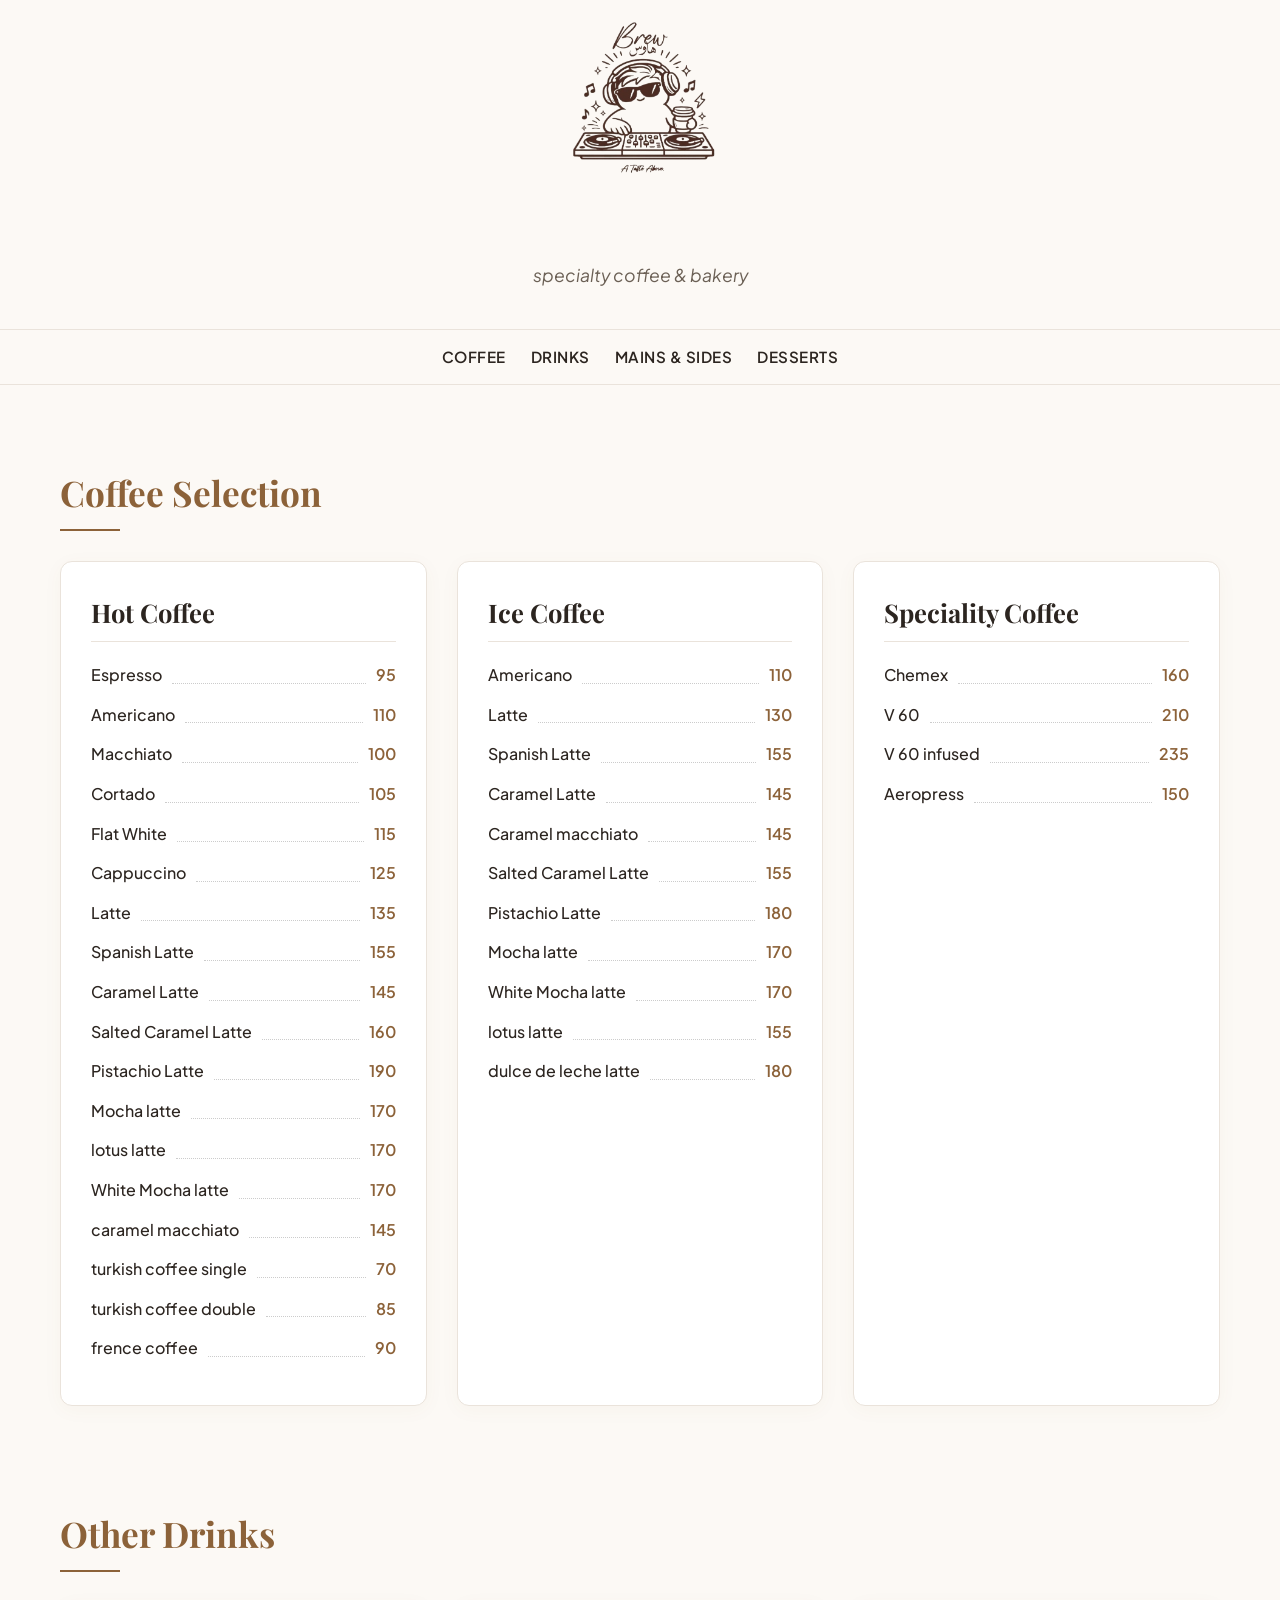
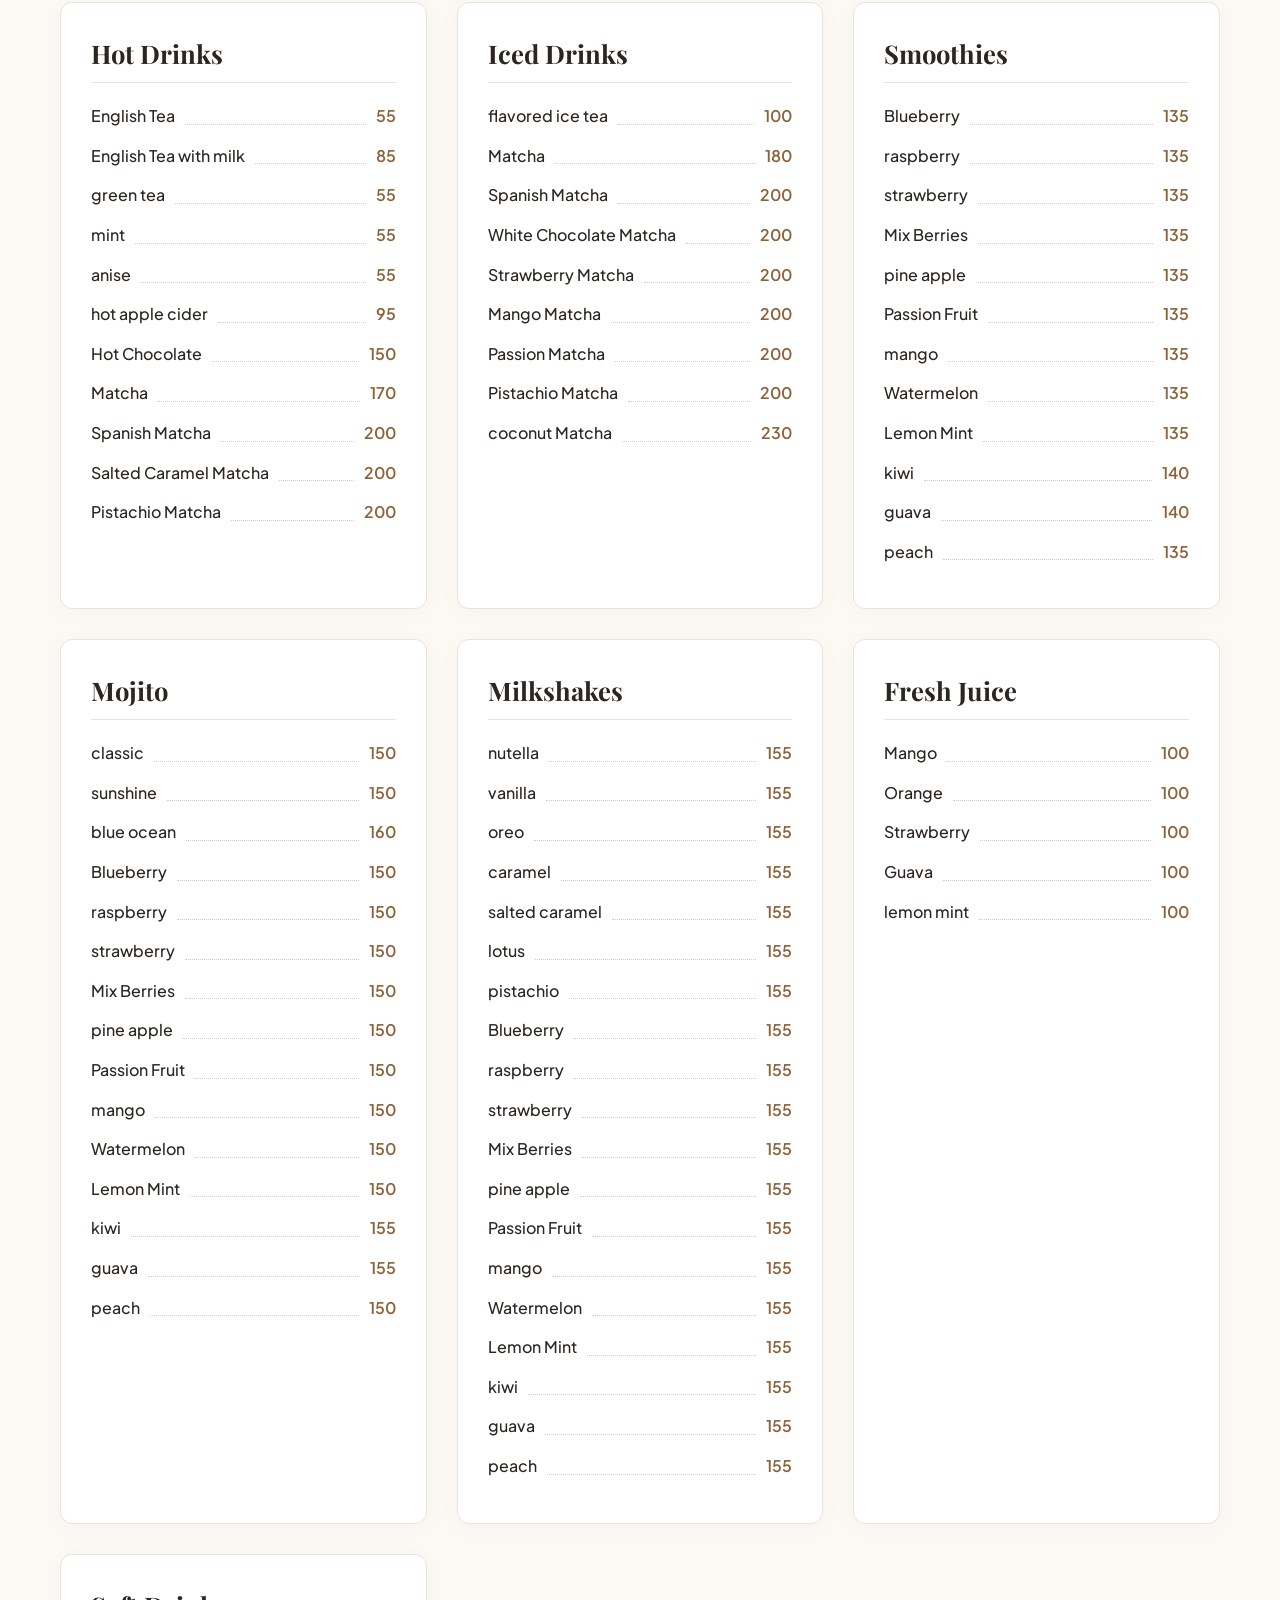
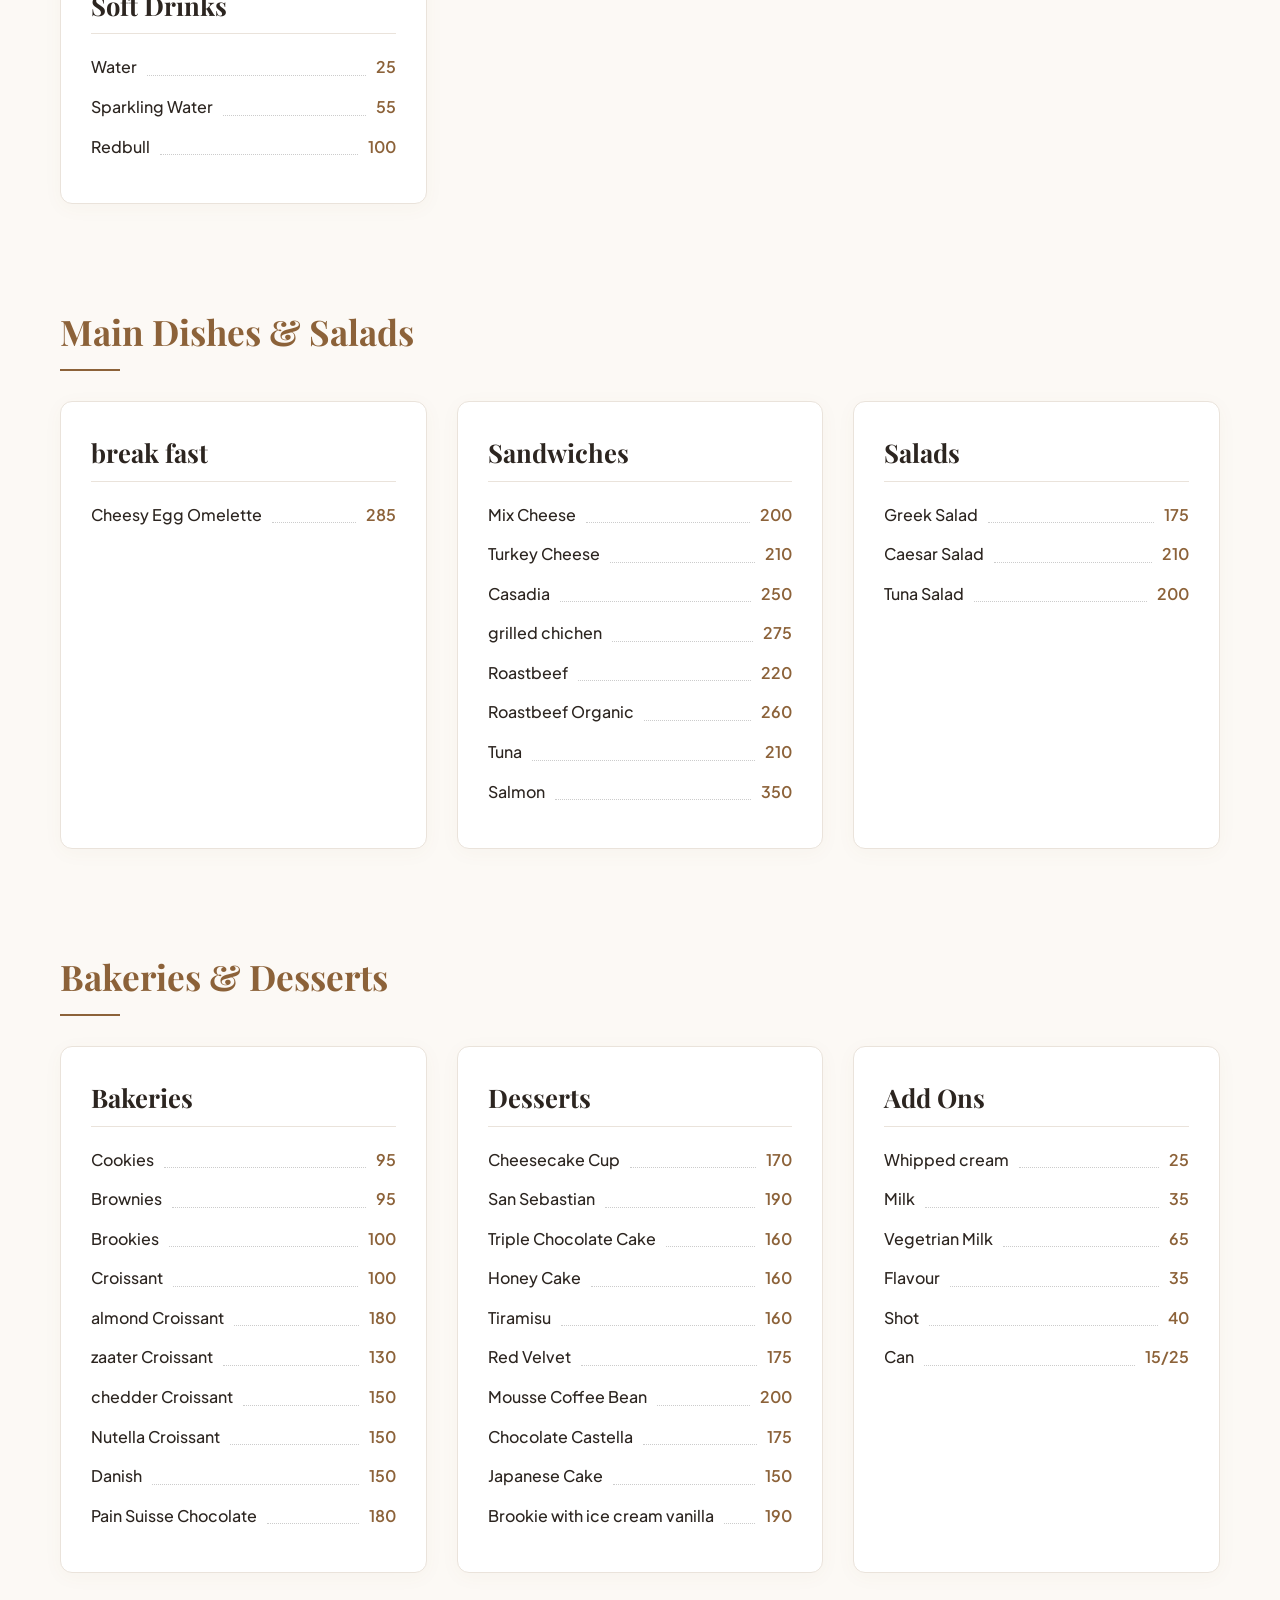
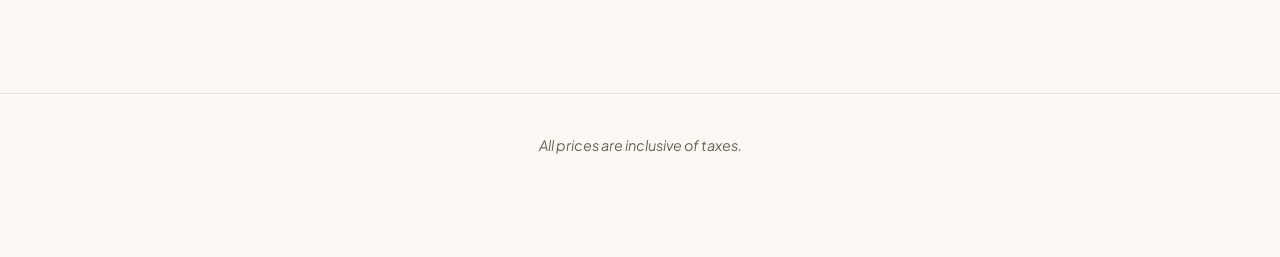
==== index.html @ 13def8af "Update print statement from 'Hello' to 'Goodbye'" ====
<!DOCTYPE html>
<html lang="en">
<head>
    <meta charset="UTF-8">
    <meta name="viewport" content="width=device-width, initial-scale=1.0">
    <title>Modern Café & Restaurant Menu</title>
    <link rel="stylesheet" href="brew.css">
    
    <link rel="preconnect" href="https://fonts.googleapis.com">
    <link rel="preconnect" href="https://fonts.gstatic.com" crossorigin>
    <link href="https://fonts.googleapis.com/css2?family=Playfair+Display:ital,wght@0,600;1,400&family=Plus+Jakarta+Sans:wght@400;500;600&display=swap" rel="stylesheet">
</head>
<body>
  <div class="logo">
 <img src="images/1000067481-removebg-preview (1).png" alt="Logo">
</div>

 <header class="menu-header">
        
        <p>specialty coffee & bakery</p>
    </header>

   
    <nav class="category-nav">
        <a href="#coffee">Coffee</a>
        <a href="#drinks">Drinks</a>
        <a href="#mains">Mains & Sides</a>
        <a href="#bakeries">Desserts</a>
    </nav>

    <main class="menu-container">

        
        <section id="coffee" class="menu-section">
            <h2 class="section-title">Coffee Selection</h2>
            <div class="menu-grid">
              
                <div class="menu-card">
                    <h3>Hot Coffee</h3>
                    <ul class="menu-list">
                        <li><span class="item-name">Espresso</span><span class="price">95</span></li>
                        <li><span class="item-name">Americano</span><span class="price">110</span></li>
                        <li><span class="item-name">Macchiato</span><span class="price">100</span></li>
                        <li><span class="item-name">Cortado</span><span class="price">105</span></li>
                        <li><span class="item-name">Flat White</span><span class="price">115</span></li>
                        <li><span class="item-name">Cappuccino</span><span class="price">125</span></li>
                        <li><span class="item-name">Latte</span><span class="price">135</span></li>
                        <li><span class="item-name">Spanish Latte</span><span class="price">155</span></li>
                        <li><span class="item-name">Caramel Latte</span><span class="price">145</span></li>
                        <li><span class="item-name">Salted Caramel Latte</span><span class="price">160</span></li>
                        <li><span class="item-name">Pistachio Latte</span><span class="price">190</span></li>
                        <li><span class="item-name">Mocha latte </span><span class="price">170</span></li>
                        <li><span class="item-name">lotus latte </span><span class="price">170</span></li>
                        <li><span class="item-name">White Mocha latte </span><span class="price">170</span></li>
                         <li><span class="item-name">caramel macchiato </span><span class="price">145</span></li>
                         <li><span class="item-name">turkish coffee single</span><span class="price">70</span></li>
                         <li><span class="item-name">turkish coffee double</span><span class="price">85 </span></li>
                         <li><span class="item-name">frence coffee </span><span class="price">90</span></li>
                    </ul>
                </div>

                
                <div class="menu-card">
                    <h3>Ice Coffee</h3>
                    <ul class="menu-list">
                        <li><span class="item-name">Americano</span><span class="price">110</span></li>
                        <li><span class="item-name">Latte</span><span class="price">130</span></li>
                        <li><span class="item-name">Spanish Latte</span><span class="price">155</span></li>
                        <li><span class="item-name">Caramel Latte</span><span class="price">145</span></li>
                        <li><span class="item-name">Caramel macchiato </span><span class="price">145</span></li>
                        <li><span class="item-name">Salted Caramel Latte</span><span class="price">155</span></li>
                        <li><span class="item-name">Pistachio Latte</span><span class="price">180</span></li>
                        <li><span class="item-name">Mocha latte</span><span class="price">170</span></li>
                        <li><span class="item-name">White Mocha latte</span><span class="price">170</span></li>
                        <li><span class="item-name">lotus latte</span><span class="price">155</span></li>
                        <li><span class="item-name">dulce de leche latte </span><span class="price">180</span></li>
                    </ul>
                </div>

               
                <div class="menu-card">
                    <h3>Speciality Coffee</h3>
                    <ul class="menu-list">
                        <li><span class="item-name">Chemex</span><span class="price">160</span></li>
                        <li><span class="item-name">V 60</span><span class="price">210</span></li>
                        <li><span class="item-name">V 60 infused </span><span class="price">235</span></li>
                        <li><span class="item-name">Aeropress</span><span class="price">150</span></li>
                    </ul>
                </div>
            </div>
        </section>

        
        <section id="drinks" class="menu-section">
            <h2 class="section-title"> Other Drinks</h2>
            <div class="menu-grid">
               
                <div class="menu-card">
                    <h3>Hot Drinks</h3>
                    <ul class="menu-list">
                        <li><span class="item-name">English Tea</span><span class="price">55</span></li>
                         <li><span class="item-name">English Tea with milk </span><span class="price">85</span></li>
                        <li><span class="item-name"> green tea </span><span class="price">55</span></li>
                        <li><span class="item-name"> mint </span><span class="price">55</span></li>
                        <li><span class="item-name">anise </span><span class="price">55</span></li>
                        <li><span class="item-name">hot apple cider</span><span class="price">95</span></li>
                        <li><span class="item-name">Hot Chocolate</span><span class="price">150</span></li>
                        <li><span class="item-name">Matcha</span><span class="price">170</span></li>
                        <li><span class="item-name">Spanish Matcha</span><span class="price">200</span></li>
                        <li><span class="item-name">Salted Caramel Matcha</span><span class="price">200</span></li>
                        <li><span class="item-name">Pistachio Matcha</span><span class="price">200</span></li>
                    </ul>
                </div>

                
                <div class="menu-card">
                    <h3>Iced Drinks</h3>
                    <ul class="menu-list">
                        <li><span class="item-name"> flavored ice tea</span><span class="price">100</span></li>
                        <li><span class="item-name">Matcha</span><span class="price">180</span></li>
                        <li><span class="item-name">Spanish Matcha</span><span class="price">200</span></li>
                        <li><span class="item-name">White Chocolate Matcha</span><span class="price">200</span></li>
                        <li><span class="item-name">Strawberry Matcha</span><span class="price">200</span></li>
                        <li><span class="item-name">Mango Matcha</span><span class="price">200</span></li>
                        <li><span class="item-name">Passion Matcha</span><span class="price">200</span></li>
                        <li><span class="item-name">Pistachio Matcha</span><span class="price">200</span></li>
                        <li><span class="item-name">coconut Matcha</span><span class="price">230</span></li>
                    </ul>
                </div>

              
                <div class="menu-card">
                    <h3>Smoothies</h3>
                    <ul class="menu-list">
                        <li><span class="item-name">Blueberry</span><span class="price">135</span></li>
                        <li><span class="item-name">raspberry</span><span class="price">135</span></li>
                        <li><span class="item-name">strawberry</span><span class="price">135</span></li>
                        <li><span class="item-name">Mix Berries</span><span class="price">135</span></li>
                        <li><span class="item-name"> pine apple</span><span class="price">135</span></li>
                        <li><span class="item-name"> Passion Fruit</span><span class="price">135</span></li>
                        <li><span class="item-name">mango</span><span class="price">135</span></li>
                        <li><span class="item-name">Watermelon</span><span class="price">135</span></li>
                        <li><span class="item-name">Lemon Mint</span><span class="price">135</span></li>
                        <li><span class="item-name">kiwi</span><span class="price">140</span></li>
                        <li><span class="item-name">guava</span><span class="price">140</span></li>
                        <li><span class="item-name">peach</span><span class="price">135</span></li>
                    </ul>
                </div>

                
                <div class="menu-card">
                    <h3>Mojito</h3>
                    <ul class="menu-list">
                        <li><span class="item-name">classic</span><span class="price">150</span></li>
                        <li><span class="item-name">sunshine</span><span class="price">150</span></li>
                        <li><span class="item-name">blue ocean</span><span class="price">160</span></li>
                        <li><span class="item-name">Blueberry</span><span class="price">150</span></li>
                        <li><span class="item-name">raspberry</span><span class="price">150</span></li>
                        <li><span class="item-name">strawberry</span><span class="price">150</span></li>
                        <li><span class="item-name">Mix Berries</span><span class="price">150</span></li>
                        <li><span class="item-name"> pine apple</span><span class="price">150</span></li>
                        <li><span class="item-name"> Passion Fruit</span><span class="price">150</span></li>
                        <li><span class="item-name">mango</span><span class="price">150</span></li>
                        <li><span class="item-name">Watermelon</span><span class="price">150</span></li>
                        <li><span class="item-name">Lemon Mint</span><span class="price">150</span></li>
                        <li><span class="item-name">kiwi</span><span class="price">155</span></li>
                        <li><span class="item-name">guava</span><span class="price">155</span></li>
                        <li><span class="item-name">peach</span><span class="price">150</span></li>
                    </ul>
                </div>

              
                <div class="menu-card">
                    <h3>Milkshakes</h3>
                    <ul class="menu-list">
                      <li><span class="item-name">nutella</span><span class="price">155</span></li>
                        <li><span class="item-name">vanilla</span><span class="price">155</span></li>
                        <li><span class="item-name">oreo </span><span class="price">155</span></li>
                         <li><span class="item-name">caramel </span><span class="price">155</span></li>
                         <li><span class="item-name"> salted caramel </span><span class="price">155</span></li>
                        <li><span class="item-name"> lotus </span><span class="price">155</span></li>
                        <li><span class="item-name"> pistachio </span><span class="price">155</span></li>
                        <li><span class="item-name">Blueberry</span><span class="price">155</span></li>
                        <li><span class="item-name">raspberry</span><span class="price">155</span></li>
                        <li><span class="item-name">strawberry</span><span class="price">155</span></li>
                        <li><span class="item-name">Mix Berries</span><span class="price">155</span></li>
                        <li><span class="item-name"> pine apple</span><span class="price">155</span></li>
                        <li><span class="item-name"> Passion Fruit</span><span class="price">155</span></li>
                        <li><span class="item-name">mango</span><span class="price">155</span></li>
                        <li><span class="item-name">Watermelon</span><span class="price">155</span></li>
                        <li><span class="item-name">Lemon Mint</span><span class="price">155</span></li>
                        <li><span class="item-name">kiwi</span><span class="price">155</span></li>
                        <li><span class="item-name">guava</span><span class="price">155</span></li>
                        <li><span class="item-name">peach</span><span class="price">155</span></li>
                    </ul>
                </div>

                
                <div class="menu-card">
                    <h3>Fresh Juice</h3>
                    <ul class="menu-list">
                        <li><span class="item-name">Mango</span><span class="price">100</span></li>
                        <li><span class="item-name">Orange</span><span class="price">100</span></li>
                        <li><span class="item-name">Strawberry</span><span class="price">100</span></li>
                        <li><span class="item-name">Guava</span><span class="price">100</span></li>
                        <li><span class="item-name">lemon mint</span><span class="price">100</span></li>
                    </ul>
                </div>

                
                <div class="menu-card">
                    <h3>Soft Drinks</h3>
                    <ul class="menu-list">
                        <li><span class="item-name">Water</span><span class="price">25</span></li>
                        <li><span class="item-name">Sparkling Water</span><span class="price">55</span></li>
                        <li><span class="item-name">Redbull</span><span class="price">100</span></li>
                    </ul>
                </div>
            </div>
        </section>

        
        <section id="mains" class="menu-section">
            <h2 class="section-title">Main Dishes & Salads</h2>
            <div class="menu-grid">
                <!-- Main Dishes -->
                <div class="menu-card">
                    <h3> break fast </h3>
                    <ul class="menu-list">
                        
                        <li><span class="item-name">Cheesy Egg Omelette</span><span class="price">285</span></li>
                        
                    </ul>
                </div>

               
                <div class="menu-card">
                    <h3>Sandwiches</h3>
                    <ul class="menu-list">
                        <li><span class="item-name">Mix Cheese</span><span class="price">200</span></li>
                        <li><span class="item-name">Turkey Cheese</span><span class="price">210</span></li>
                        <li><span class="item-name">Casadia</span><span class="price">250</span></li>
                        <li><span class="item-name">grilled chichen </span><span class="price">275</span></li>
                        <li><span class="item-name">Roastbeef</span><span class="price">220</span></li>
                        <li><span class="item-name">Roastbeef Organic</span><span class="price">260</span></li>
                        <li><span class="item-name">Tuna</span><span class="price">210</span></li>
                        <li><span class="item-name">Salmon</span><span class="price">350</span></li>
               
                        
                    </ul>
                </div>

                
                <div class="menu-card">
                    <h3>Salads</h3>
                    <ul class="menu-list">
                        <li><span class="item-name">Greek Salad</span><span class="price">175</span></li>
                        <li><span class="item-name">Caesar Salad</span><span class="price">210</span></li>
                        <li><span class="item-name">Tuna Salad</span><span class="price">200</span></li>
                    </ul>
                </div>
            </div>
        </section>

     
        <section id="bakeries" class="menu-section">
            <h2 class="section-title">Bakeries & Desserts</h2>
            <div class="menu-grid">
               
                <div class="menu-card">
                    <h3>Bakeries</h3>
                    <ul class="menu-list">
                        <li><span class="item-name">Cookies</span><span class="price">95</span></li>
                        <li><span class="item-name">Brownies</span><span class="price">95</span></li>
                        <li><span class="item-name">Brookies</span><span class="price">100</span></li>
                        <li><span class="item-name">Croissant</span><span class="price">100</span></li>
                        <li><span class="item-name"> almond Croissant</span><span class="price">180</span></li>
                        <li><span class="item-name"> zaater Croissant</span><span class="price">130</span></li>
                         <li><span class="item-name"> chedder Croissant</span><span class="price">150</span></li>
                        <li><span class="item-name">Nutella Croissant</span><span class="price">150</span></li>
                        <li><span class="item-name">Danish</span><span class="price">150</span></li>
                       
                        <li><span class="item-name">Pain Suisse Chocolate</span><span class="price">180</span></li>
                    </ul>
                </div>

               
                <div class="menu-card">
                    <h3>Desserts</h3>
                    <ul class="menu-list">
                        <li><span class="item-name">Cheesecake Cup</span><span class="price">170</span></li>
                        <li><span class="item-name">San Sebastian</span><span class="price">190</span></li>
                        <li><span class="item-name">Triple Chocolate Cake</span><span class="price">160</span></li>
                        <li><span class="item-name">Honey Cake</span><span class="price">160</span></li>
                        <li><span class="item-name">Tiramisu</span><span class="price">160</span></li>
                        <li><span class="item-name">Red Velvet</span><span class="price">175</span></li>
                        <li><span class="item-name">Mousse Coffee Bean</span><span class="price">200</span></li>
                        <li><span class="item-name">Chocolate Castella</span><span class="price">175</span></li>
                        <li><span class="item-name">Japanese Cake</span><span class="price">150</span></li>
                         <li><span class="item-name">Brookie with ice cream vanilla</span><span class="price">190</span></li>
                        
                    </ul>
                </div>

              
                <div class="menu-card">
                    <h3>Add Ons</h3>
                    <ul class="menu-list">
                        <li><span class="item-name">Whipped cream</span><span class="price">25</span></li>
                        <li><span class="item-name">Milk</span><span class="price">35</span></li>
                        <li><span class="item-name">Vegetrian Milk</span><span class="price">65</span></li>
                        <li><span class="item-name">Flavour</span><span class="price">35</span></li>
                        <li><span class="item-name">Shot</span><span class="price">40</span></li>
                        <li><span class="item-name">Can</span><span class="price">15/25</span></li>
                        
                    </ul>
                </div>
            </div>
        </section>

    </main>

    <footer>
        <p>All prices are inclusive of taxes.</p>
    </footer>

</body>
</html>
---- brew.css ----
/* Modern Reset & Base Variables */
:root {
    --bg-color: #fcf9f5;
    --card-bg: #ffffff;
    --primary-color: #2c2520;
    --accent-color: #8c6239;
    --text-muted: #6b6055;
    --border-color: #eae3db;
    --font-heading: 'Playfair Display', serif;
    --font-body: 'Plus Jakarta Sans', sans-serif;
}

* {
    margin: 0;
    padding: 0;
    box-sizing: border-box;
    scroll-behavior: smooth;
}

body {
    background-color: var(--bg-color);
    color: var(--primary-color);
    font-family: var(--font-body);
    line-height: 1.6;
    padding-bottom: 60px;
}
.logo {
    text-align: center;
    margin-top: 20px;
}

.logo img {
    width: 150px;
    height: auto;
}
/* Header Area */
.menu-header {
    text-align: center;
    padding: 80px 20px 40px;
}

.menu-header h1 {
    font-family: var(--font-heading);
    font-size: 3.5rem;
    color: var(--primary-color);
    margin-bottom: 10px;
}

.menu-header p {
    color: var(--text-muted);
    font-size: 1.1rem;
    font-style: italic;
}

/* Sticky Navigation Bar */
.category-nav {
    position: sticky;
    top: 0;
    background-color: rgba(252, 249, 245, 0.95);
    backdrop-filter: blur(8px);
    display: flex;
    justify-content: center;
    gap: 25px;
    padding: 15px;
    border-top: 1px solid var(--border-color);
    border-bottom: 1px solid var(--border-color);
    z-index: 100;
}

.category-nav a {
    text-decoration: none;
    color: var(--primary-color);
    font-weight: 600;
    font-size: 0.95rem;
    transition: color 0.3s ease;
    text-transform: uppercase;
    letter-spacing: 0.5px;
}

.category-nav a:hover {
    color: var(--accent-color);
}

/* Container Structure */
.menu-container {
    max-width: 1200px;
    margin: 0 auto;
    padding: 20px;
}

.menu-section {
    padding-top: 60px;
    margin-bottom: 40px;
}

.section-title {
    font-family: var(--font-heading);
    font-size: 2.2rem;
    color: var(--accent-color);
    margin-bottom: 30px;
    position: relative;
    padding-bottom: 10px;
}

.section-title::after {
    content: '';
    position: absolute;
    bottom: 0;
    left: 0;
    width: 60px;
    height: 2px;
    background-color: var(--accent-color);
}

/* Grid layout for columns inside sections */
.menu-grid {
    display: grid;
    grid-template-columns: repeat(auto-fit, minmax(320px, 1fr));
    gap: 30px;
}

/* Card Styling */
.menu-card {
    background-color: var(--card-bg);
    border-radius: 12px;
    padding: 30px;
    box-shadow: 0 4px 20px rgba(140, 98, 57, 0.04);
    border: 1px solid var(--border-color);
    transition: transform 0.3s ease, box-shadow 0.3s ease;
}

.menu-card:hover {
    transform: translateY(-4px);
    box-shadow: 0 10px 30px rgba(140, 98, 57, 0.08);
}

.menu-card h3 {
    font-family: var(--font-heading);
    font-size: 1.6rem;
    margin-bottom: 20px;
    color: var(--primary-color);
    border-bottom: 1px solid var(--border-color);
    padding-bottom: 8px;
}

/* List Items Dot Leaders styling */
.menu-list {
    list-style: none;
}

.menu-list li {
    display: flex;
    justify-content: space-between;
    align-items: flex-end;
    margin-bottom: 14px;
    font-size: 1rem;
}

.menu-list li::after {
    content: '';
    flex-grow: 1;
    border-bottom: 1px dotted #ccc;
    margin: 0 10px;
    position: relative;
    top: -4px;
    order: 2;
}

.item-name {
    order: 1;
    font-weight: 500;
}

.price {
    order: 3;
    font-weight: 600;
    color: var(--accent-color);
}

/* Mini headers inside complex cards (like Smoothies/Mojitos) */
.sub-heading {
    font-weight: 600;
    text-transform: uppercase;
    font-size: 0.85rem;
    color: var(--accent-color);
    letter-spacing: 1px;
    margin-top: 10px;
}
.menu-list li.sub-heading::after {
    display: none;
}

/* Footer note */
footer {
    text-align: center;
    padding: 40px 20px;
    color: var(--text-muted);
    font-size: 0.9rem;
    font-style: italic;
    border-top: 1px solid var(--border-color);
    margin-top: 60px;
}

/* Mobile Responsive Adjustments */
@media (max-width: 768px) {
    .menu-header h1 {
        font-size: 2.5rem;
    }
    .category-nav {
        gap: 12px;
        overflow-x: auto;
        justify-content: flex-start;
        padding: 12px 20px;
    }
    .category-nav a {
        font-size: 0.85rem;
        white-space: nowrap;
    }
    .menu-grid {
        grid-template-columns: 1fr;
    }
}
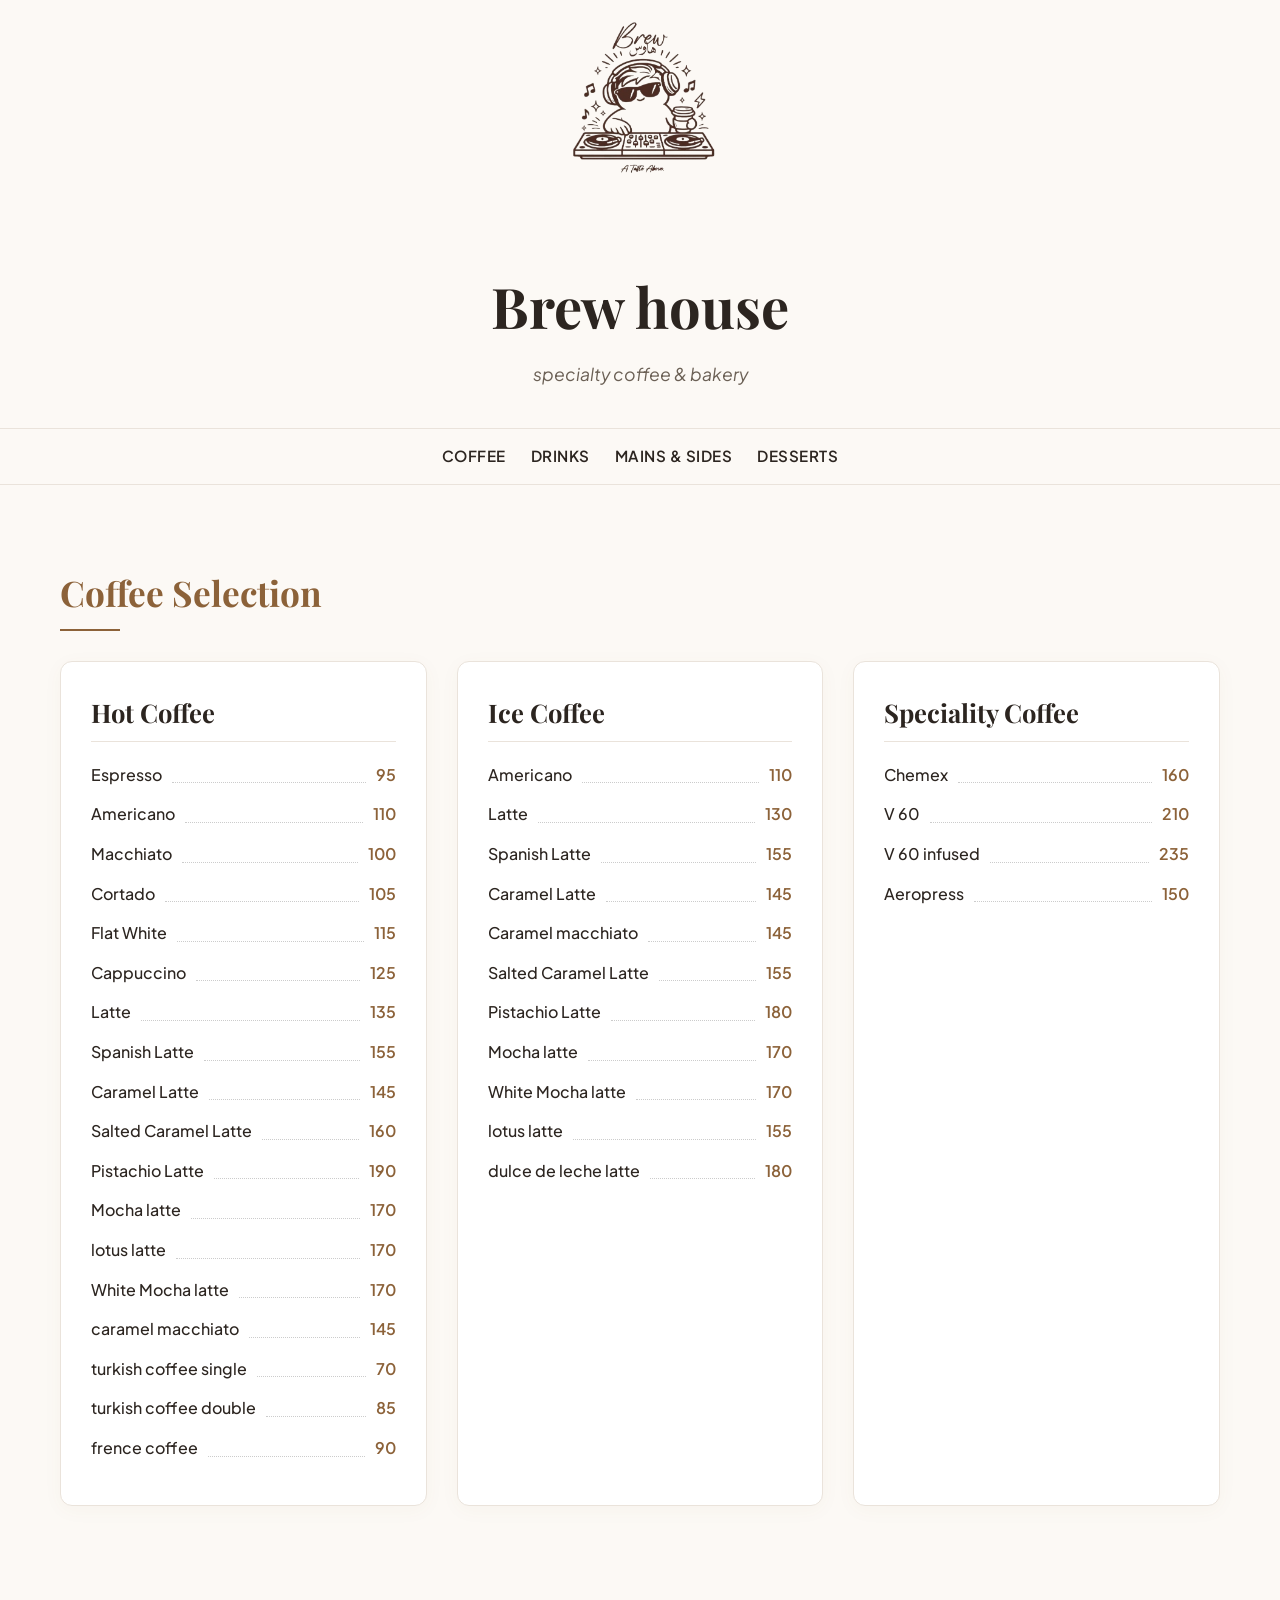
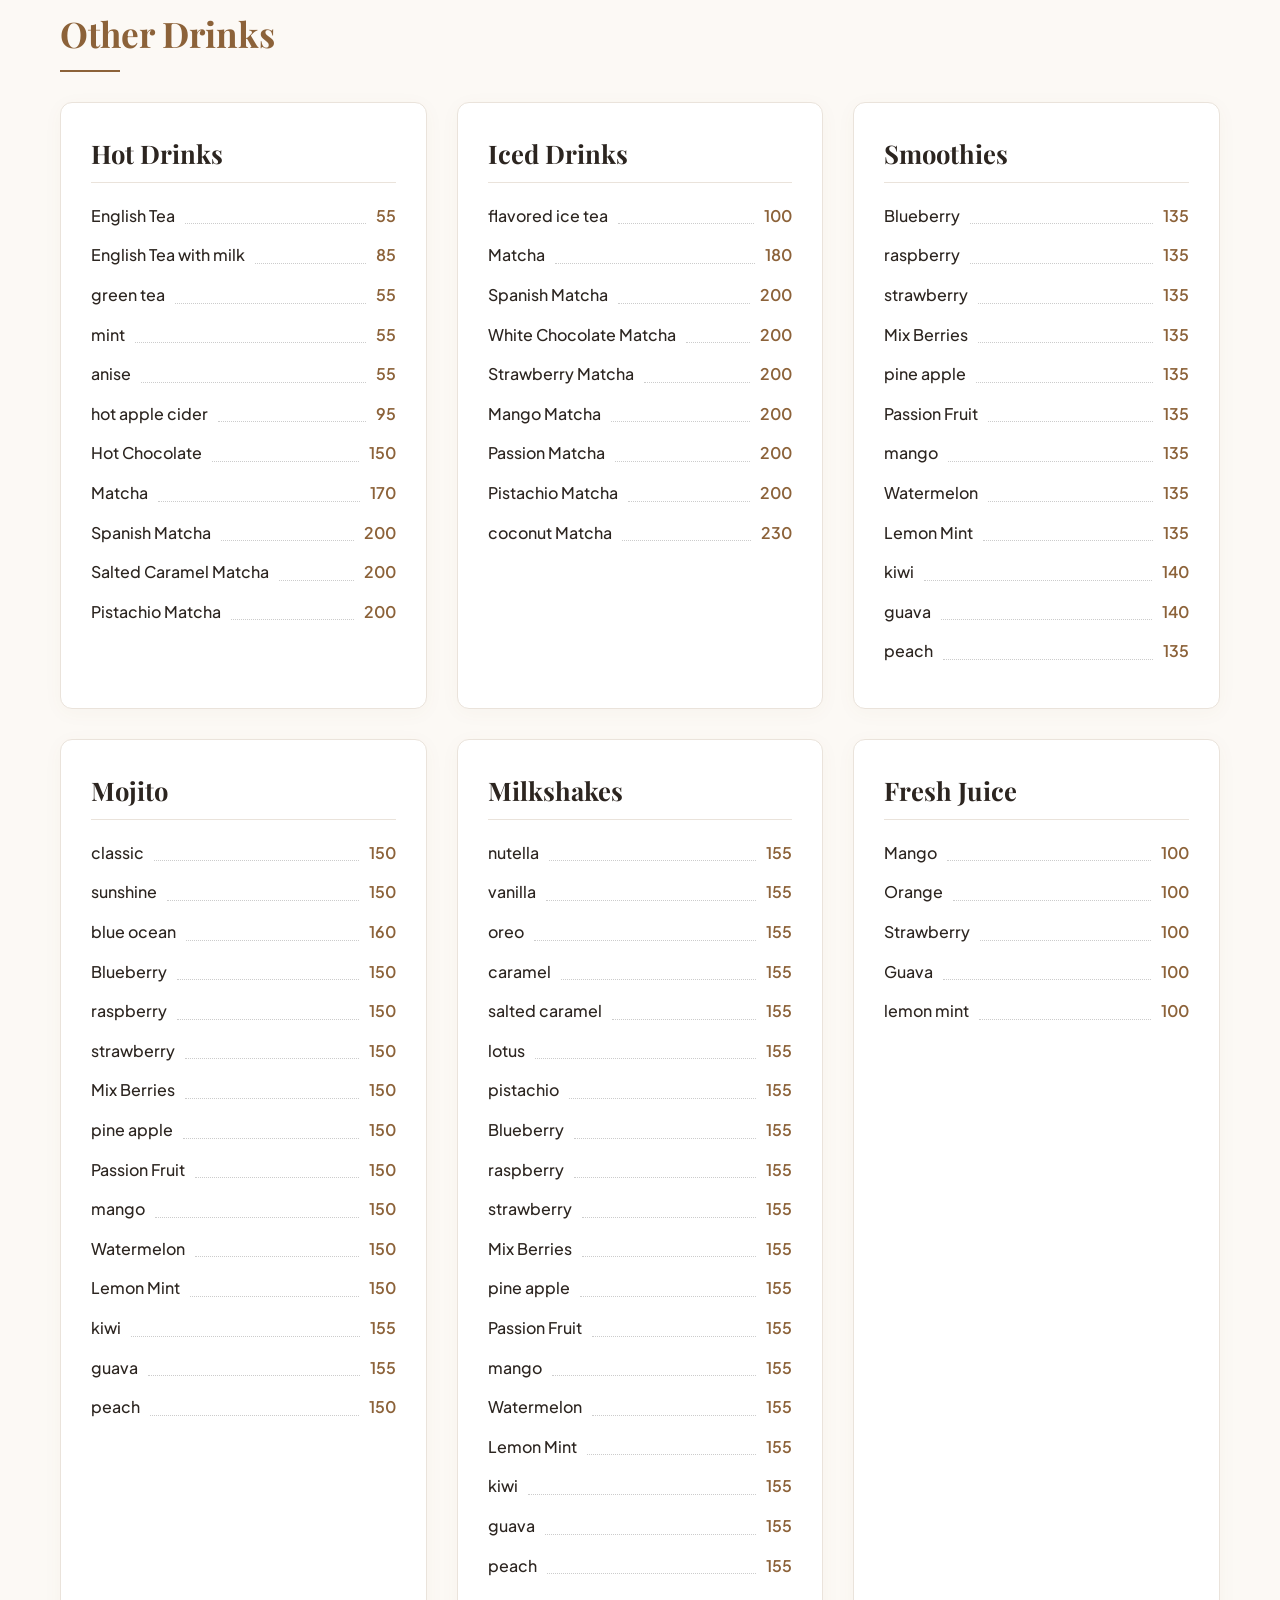
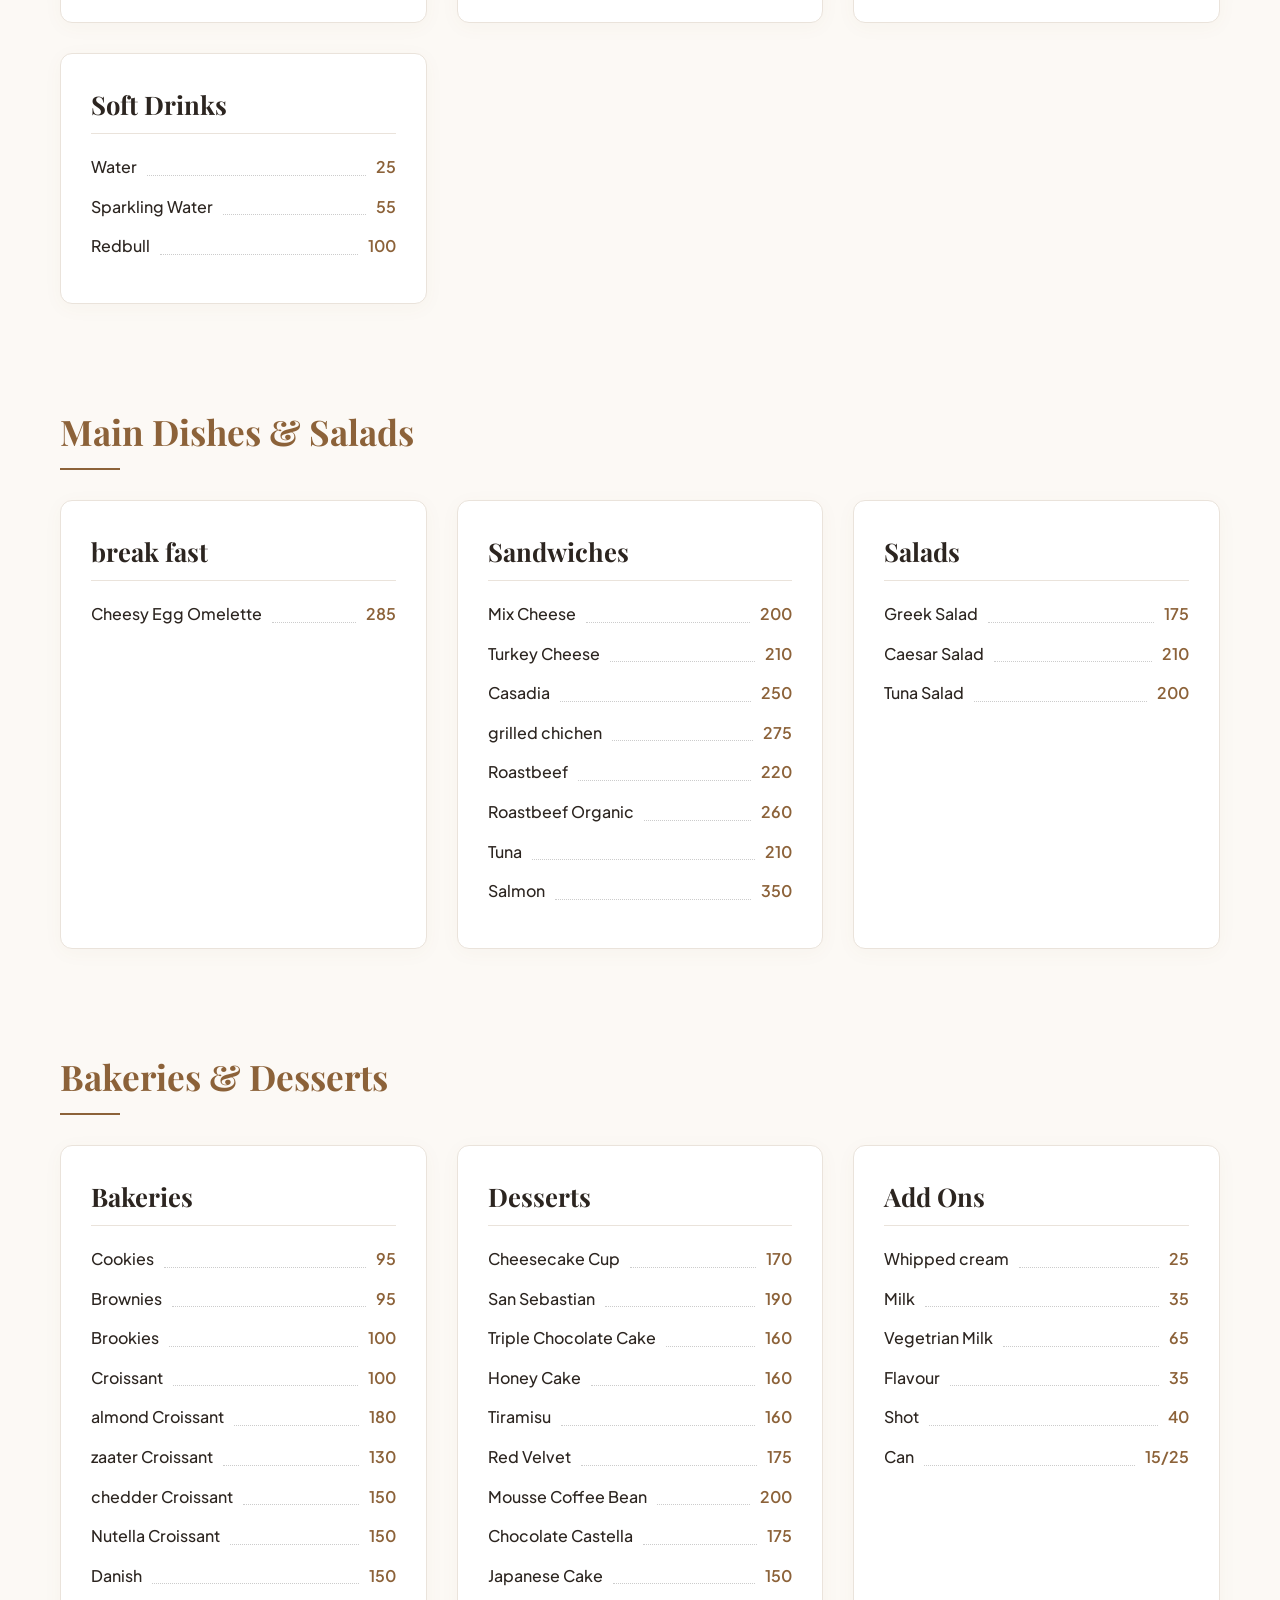
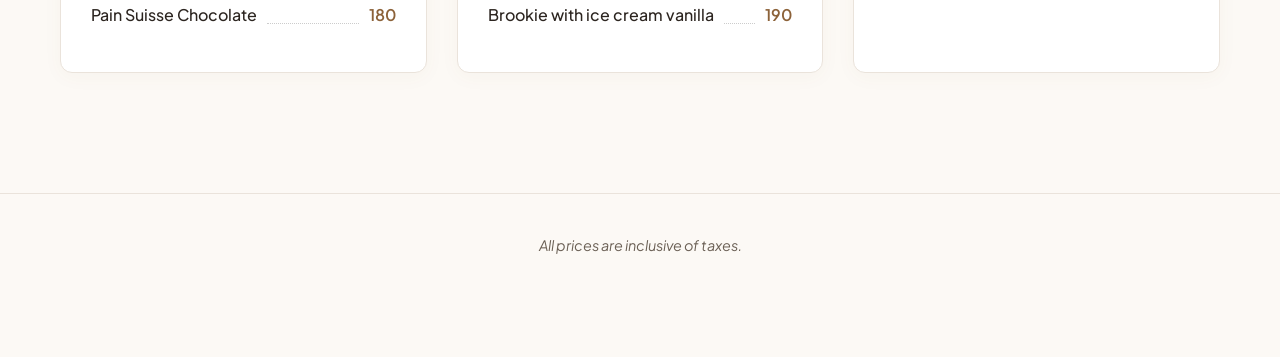
==== commit 576b8083: "Update index.html" ====
--- a/index.html
+++ b/index.html
@@ -15,8 +15,8 @@
  <img src="images/1000067481-removebg-preview (1).png" alt="Logo">
 </div>
 
- <header class="menu-header">
-        
+<header class="menu-header">
+        <h1> Brew house </h1>
         <p>specialty coffee & bakery</p>
     </header>
 
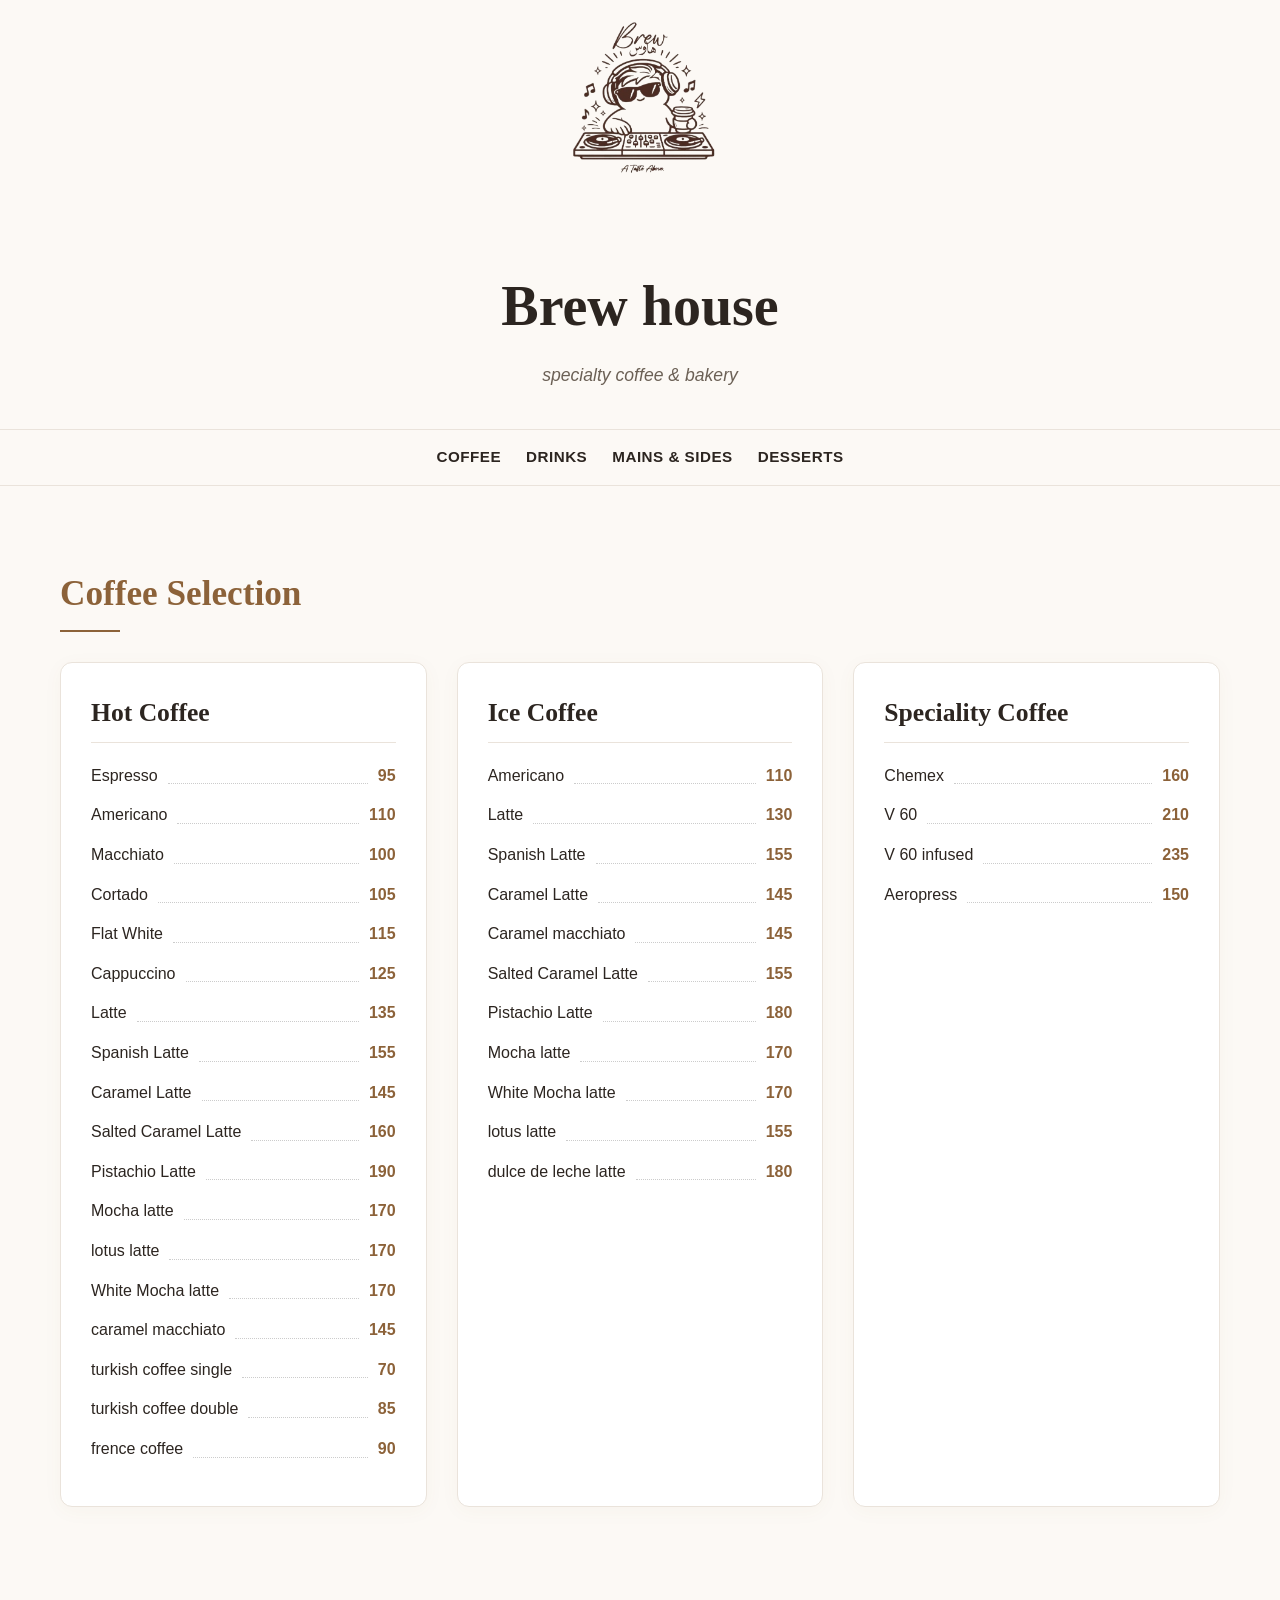
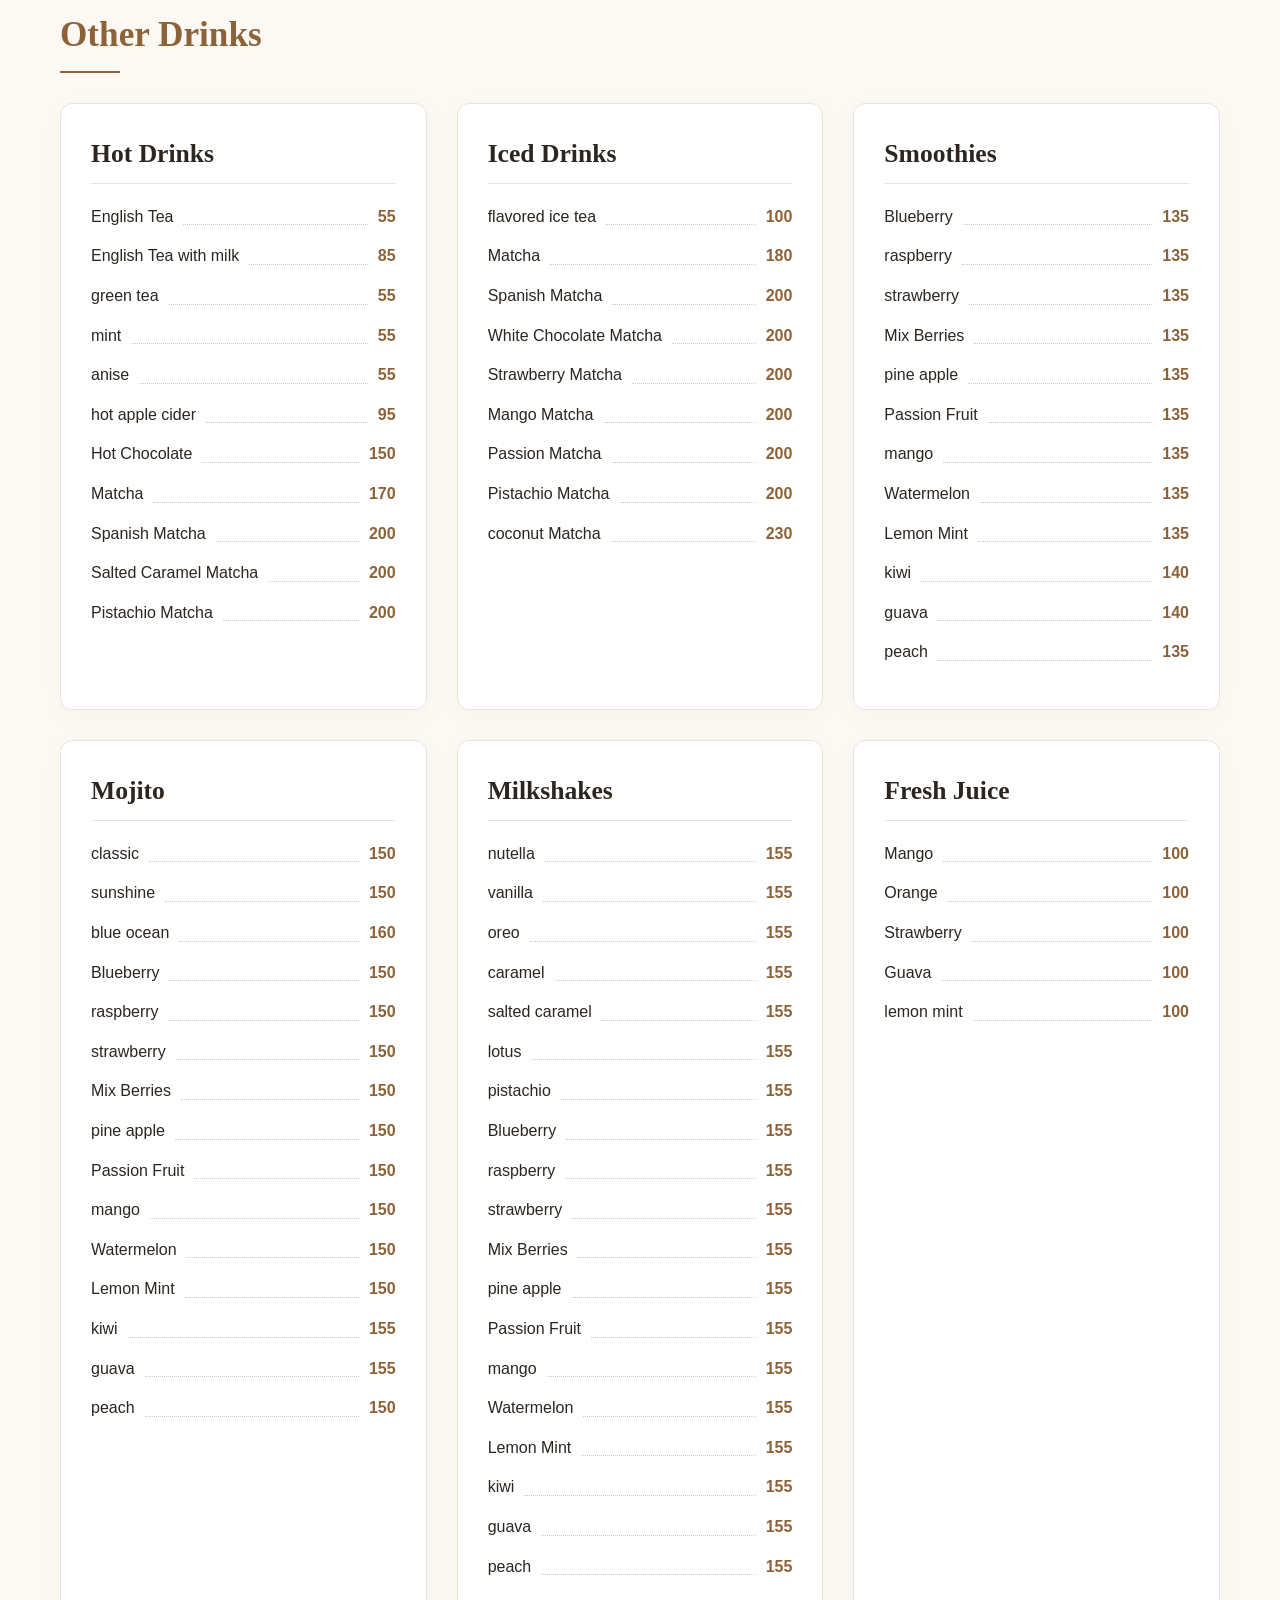
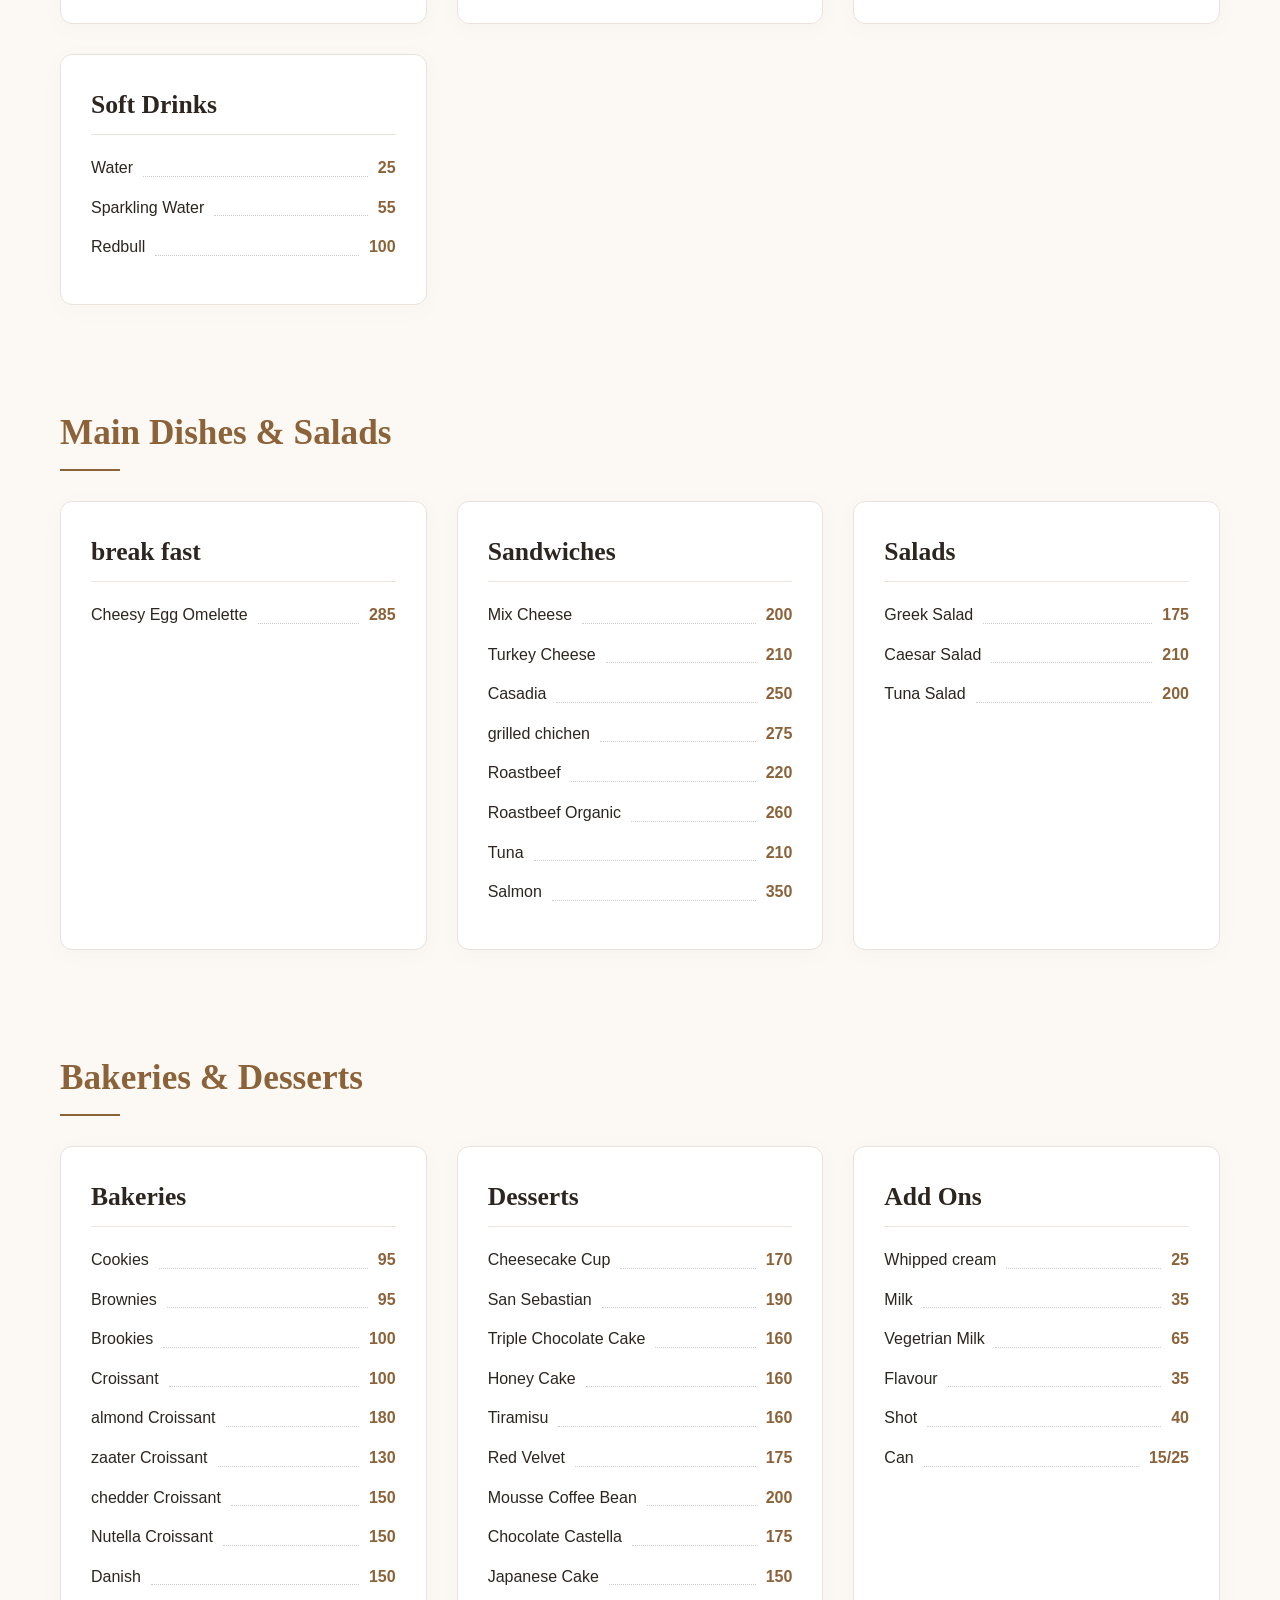
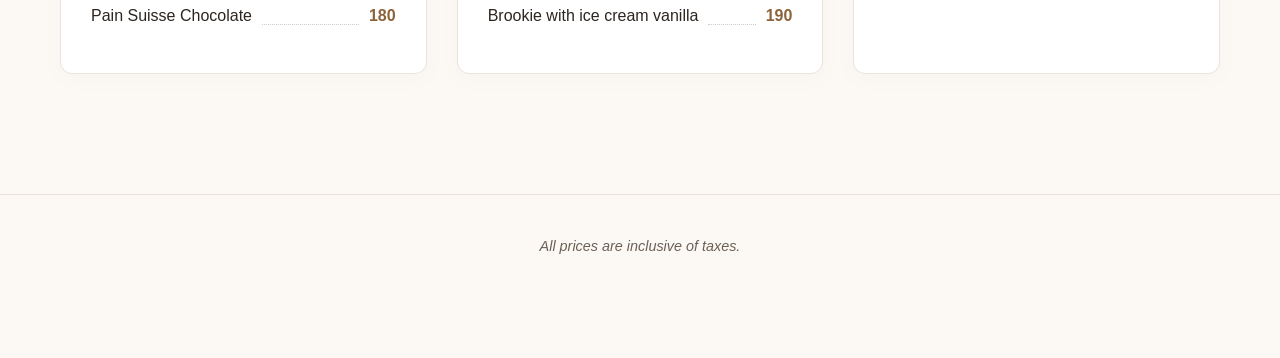
==== commit ed48a23d: "Update index.html" ====
--- a/index.html
+++ b/index.html
@@ -5,10 +5,8 @@
     <meta name="viewport" content="width=device-width, initial-scale=1.0">
     <title>Modern Café & Restaurant Menu</title>
     <link rel="stylesheet" href="brew.css">
-    
     <link rel="preconnect" href="https://fonts.googleapis.com">
-    <link rel="preconnect" href="https://fonts.gstatic.com" crossorigin>
-    <link href="https://fonts.googleapis.com/css2?family=Playfair+Display:ital,wght@0,600;1,400&family=Plus+Jakarta+Sans:wght@400;500;600&display=swap" rel="stylesheet">
+
 </head>
 <body>
   <div class="logo">
@@ -16,7 +14,7 @@
 </div>
 
 <header class="menu-header">
-        <h1> Brew house </h1>
+<h1> Brew house </h1>
         <p>specialty coffee & bakery</p>
     </header>
 
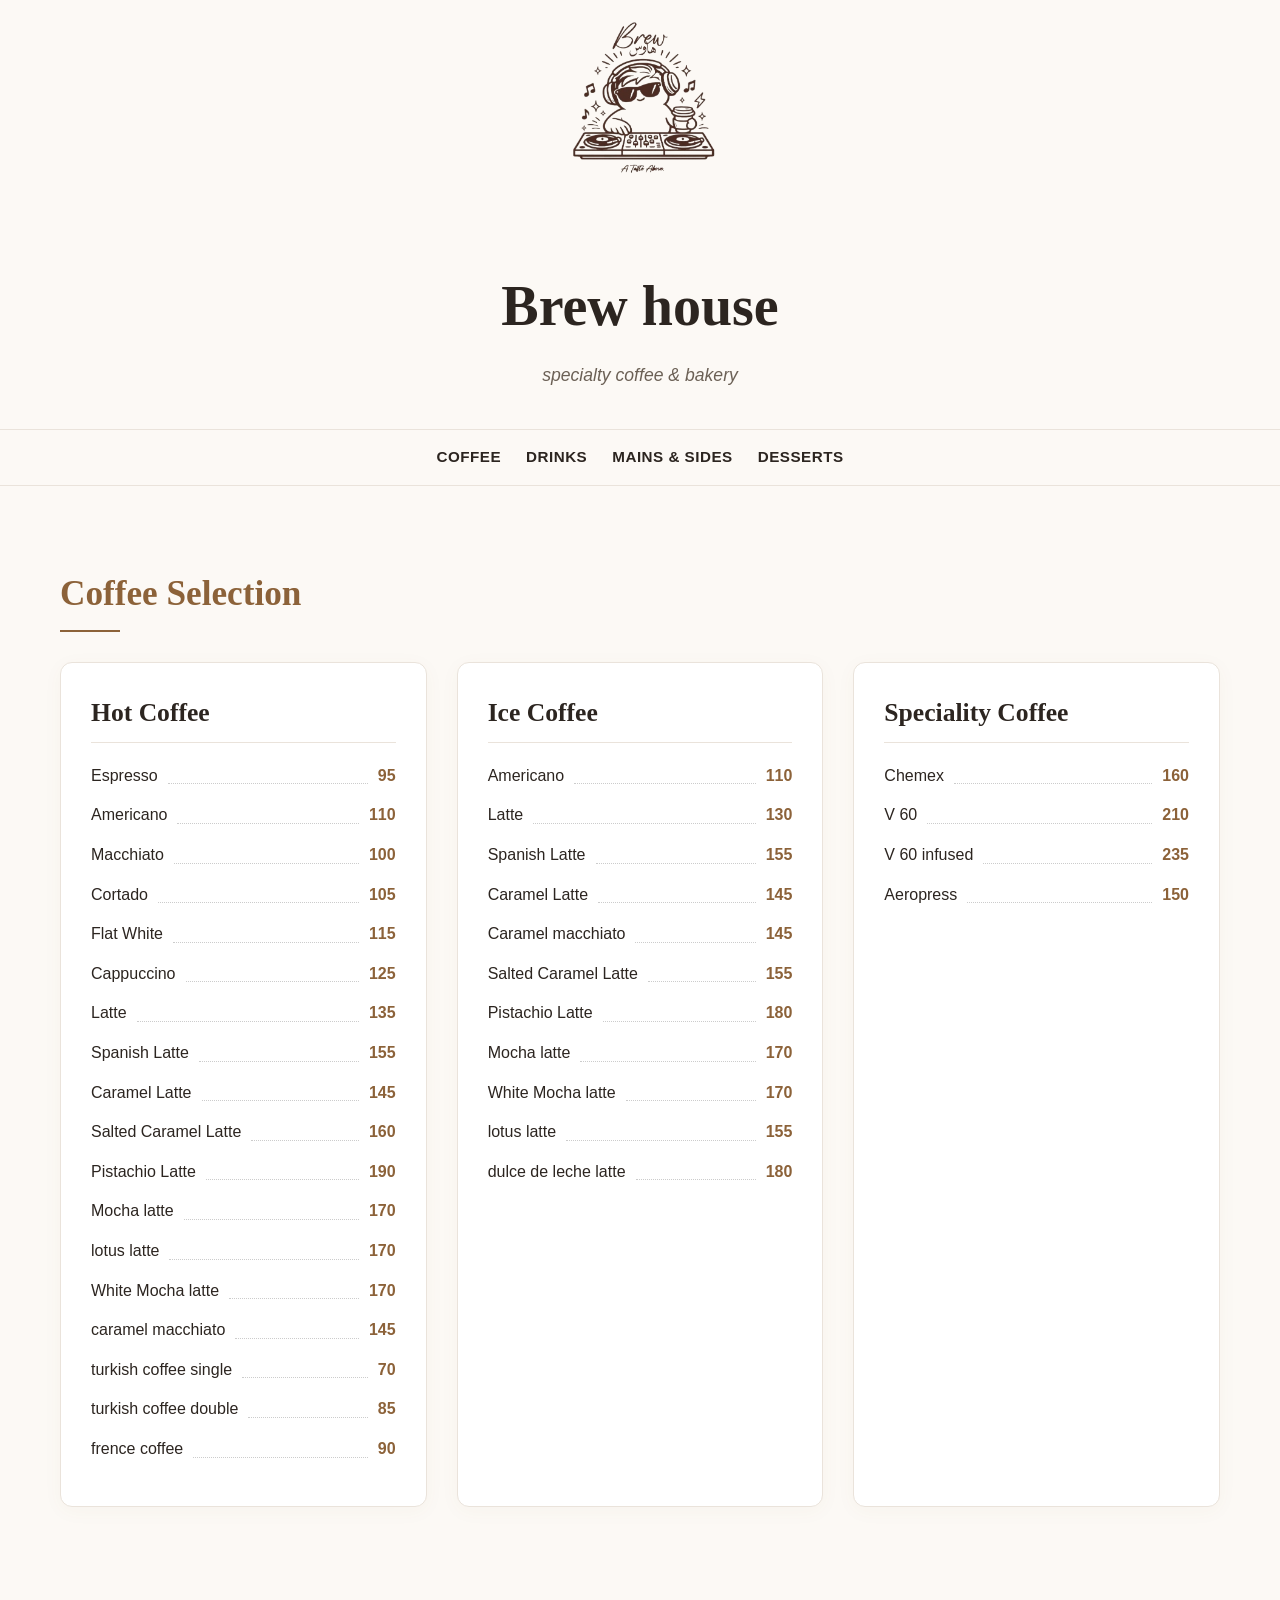
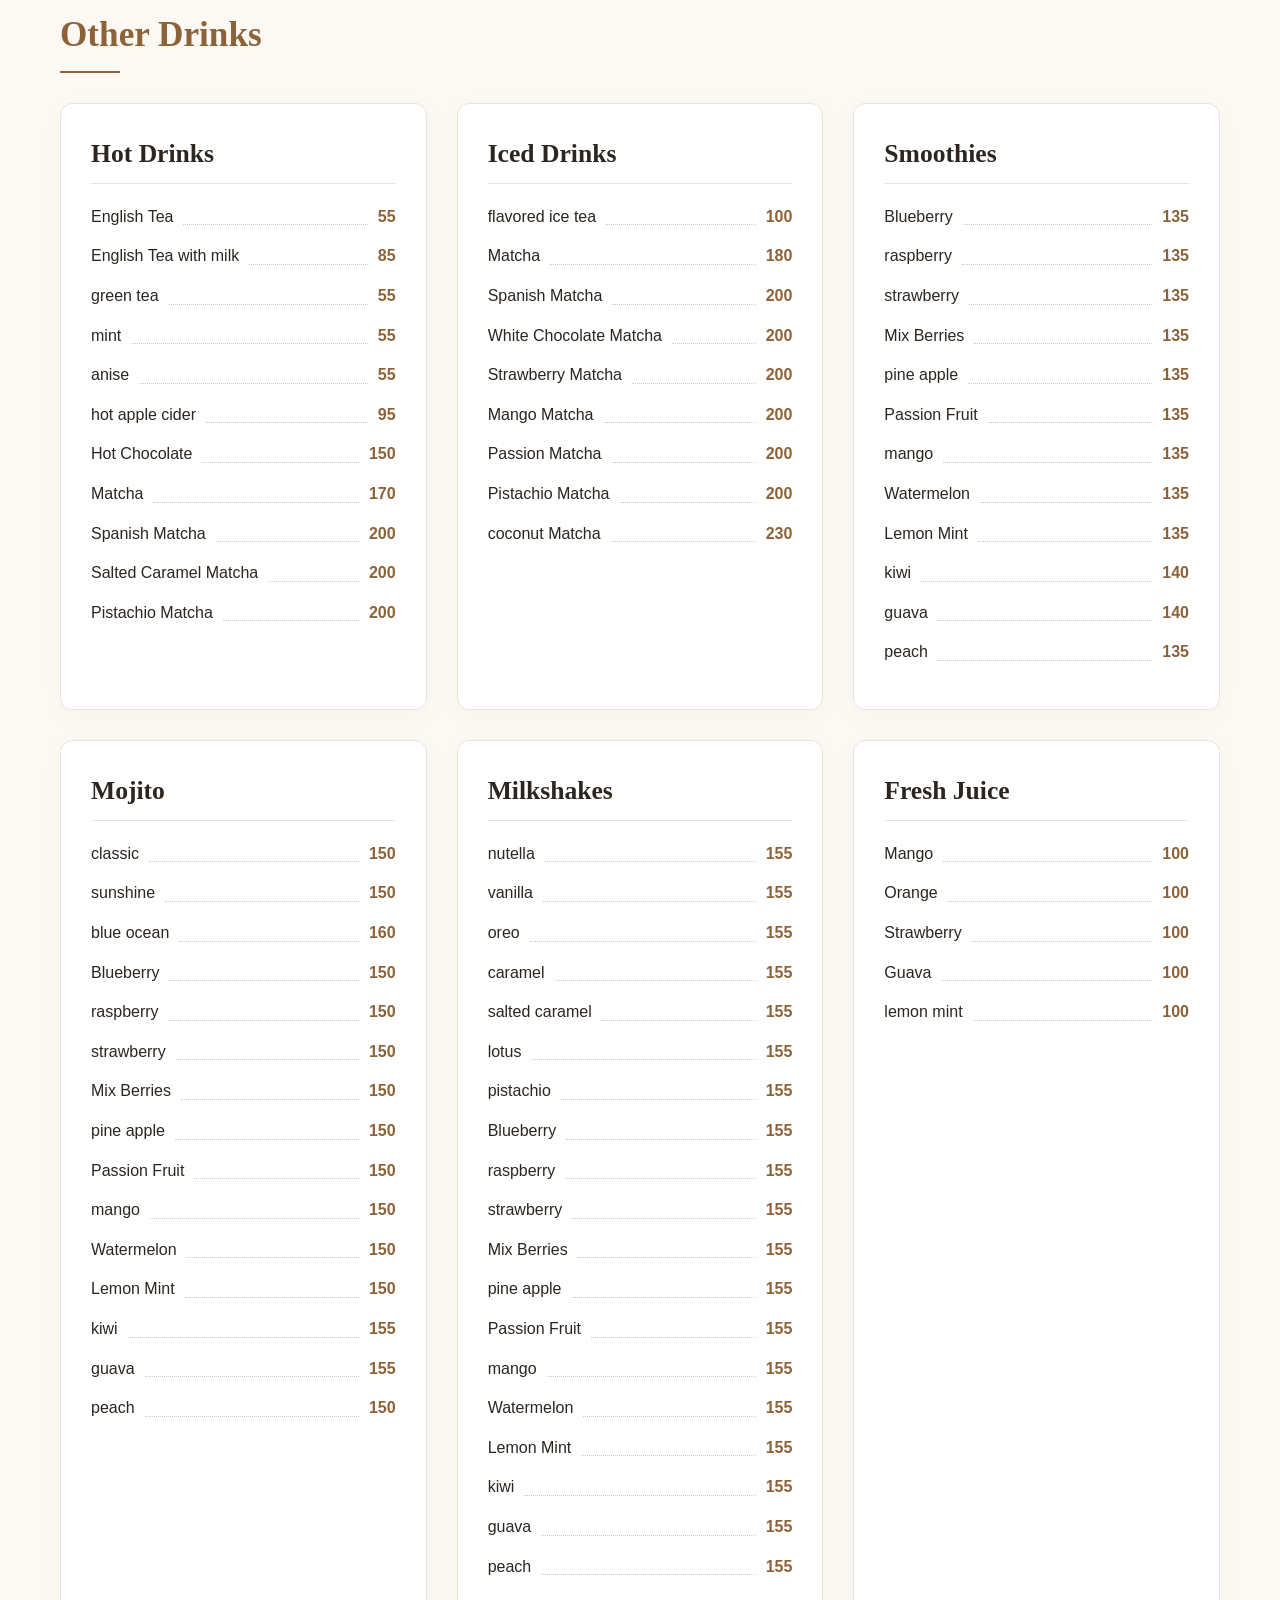
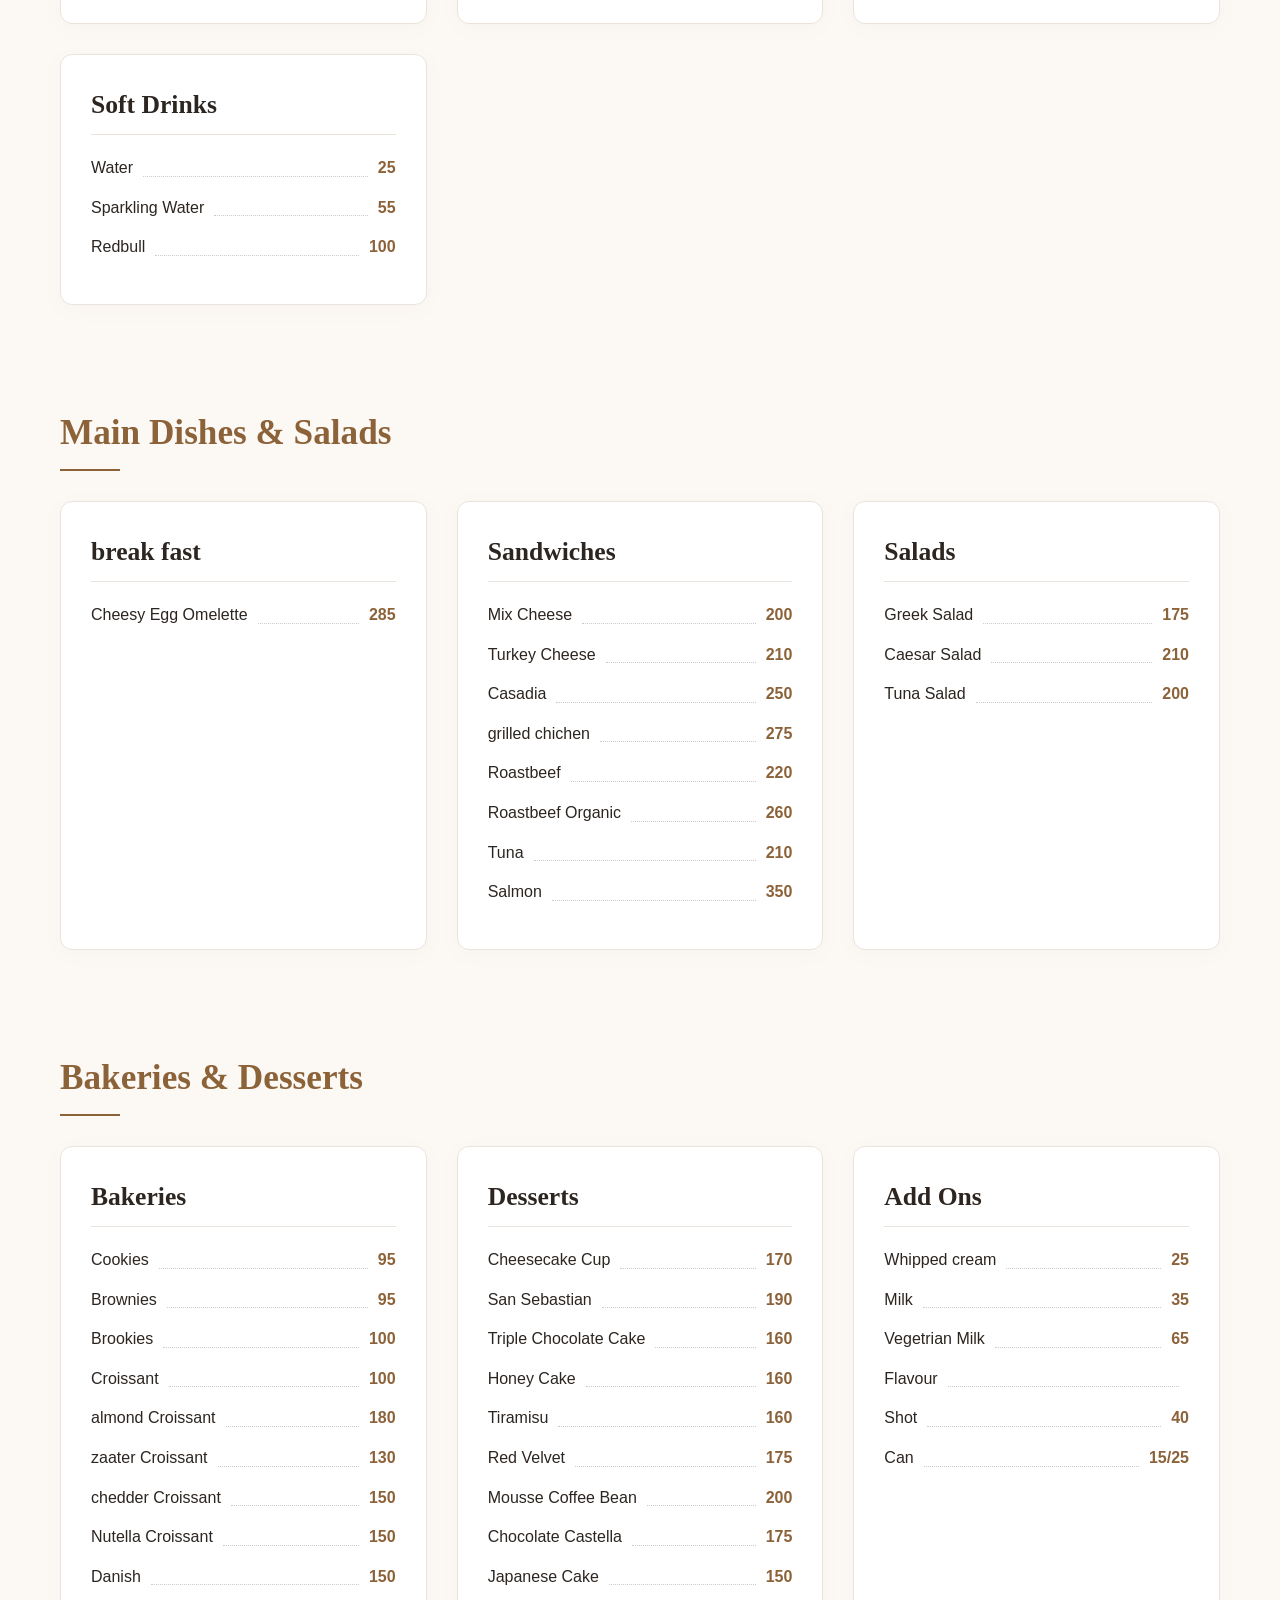
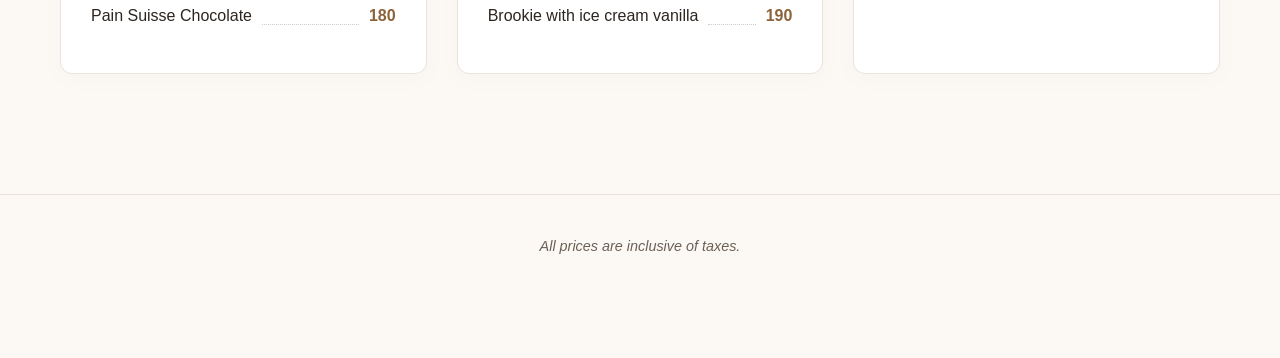
==== commit 8b52c3ad: "Update print statement from 'Hello' to 'Goodbye" ====
--- a/index.html
+++ b/index.html
@@ -307,7 +307,7 @@
                         <li><span class="item-name">Whipped cream</span><span class="price">25</span></li>
                         <li><span class="item-name">Milk</span><span class="price">35</span></li>
                         <li><span class="item-name">Vegetrian Milk</span><span class="price">65</span></li>
-                        <li><span class="item-name">Flavour</span><span class="price">35</span></li>
+                        <li><span class="item-name">Flavour</span><span class="price"40</span></li>
                         <li><span class="item-name">Shot</span><span class="price">40</span></li>
                         <li><span class="item-name">Can</span><span class="price">15/25</span></li>
                         
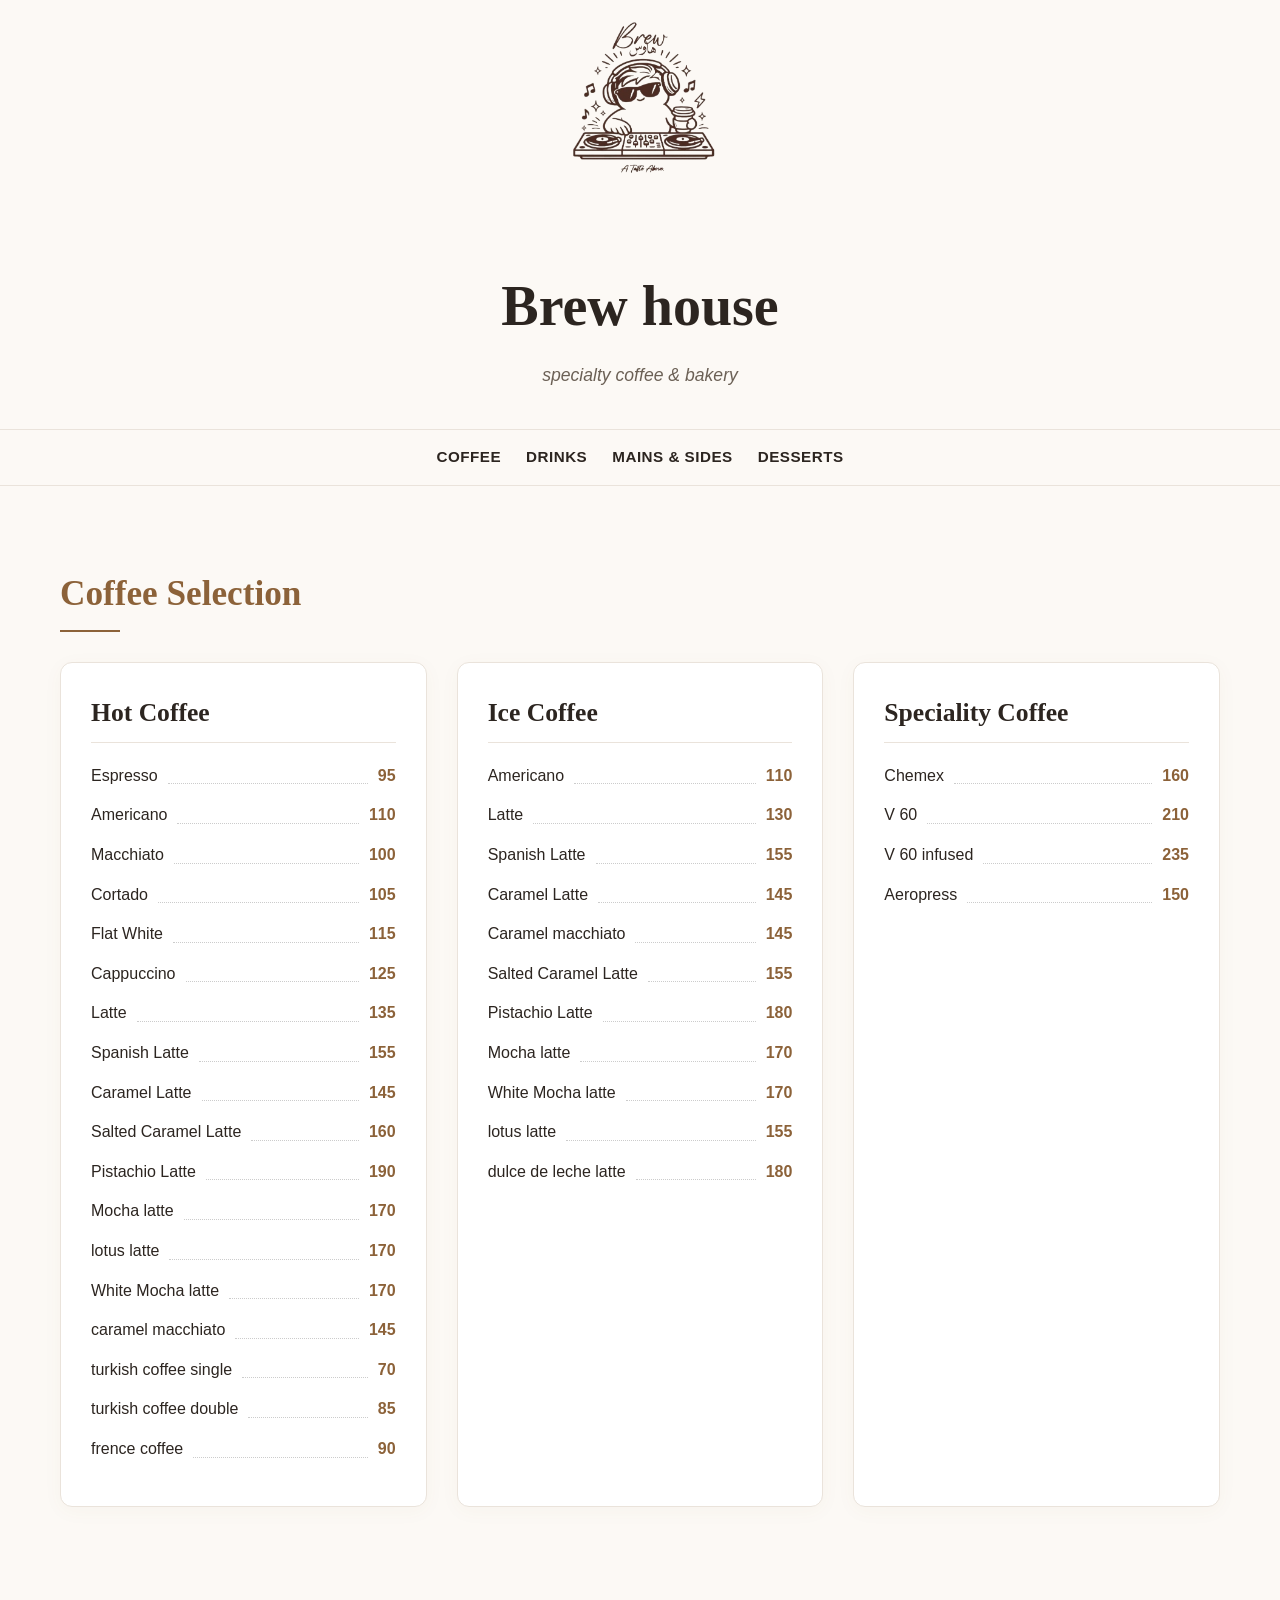
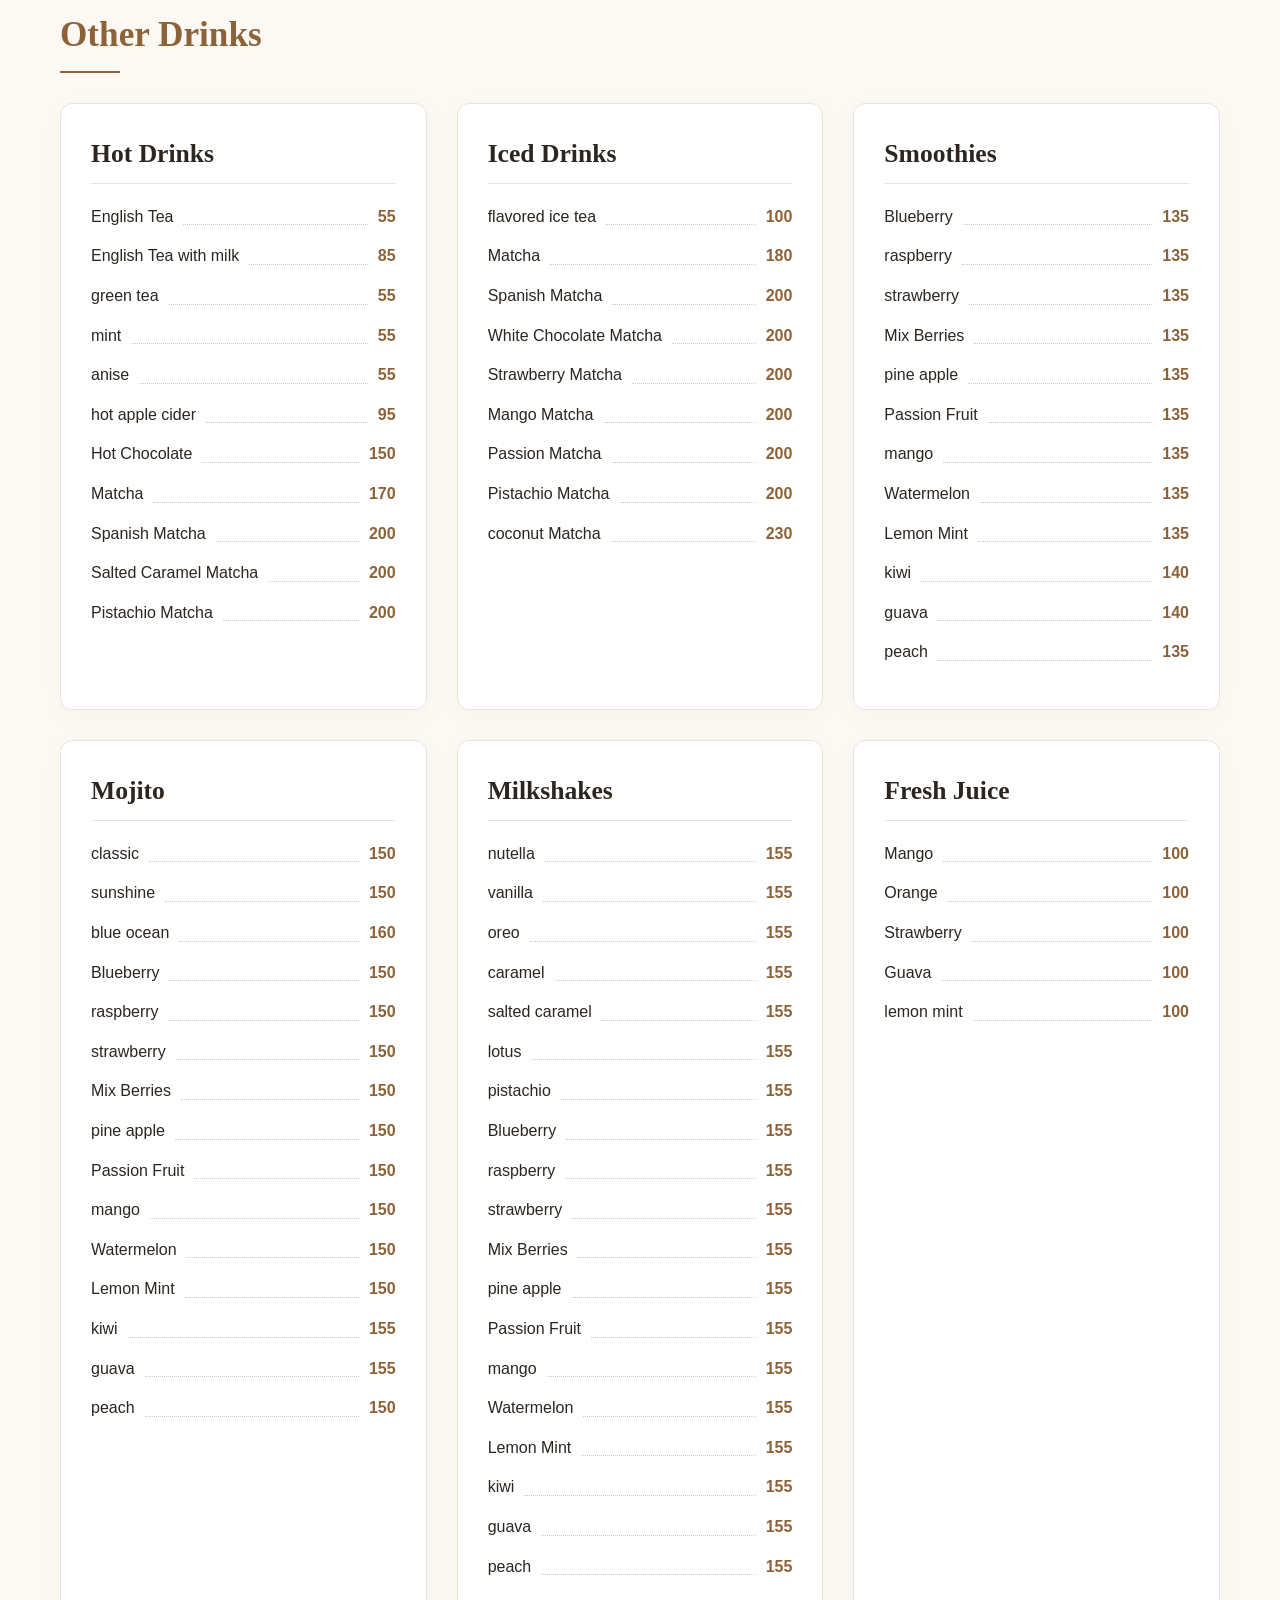
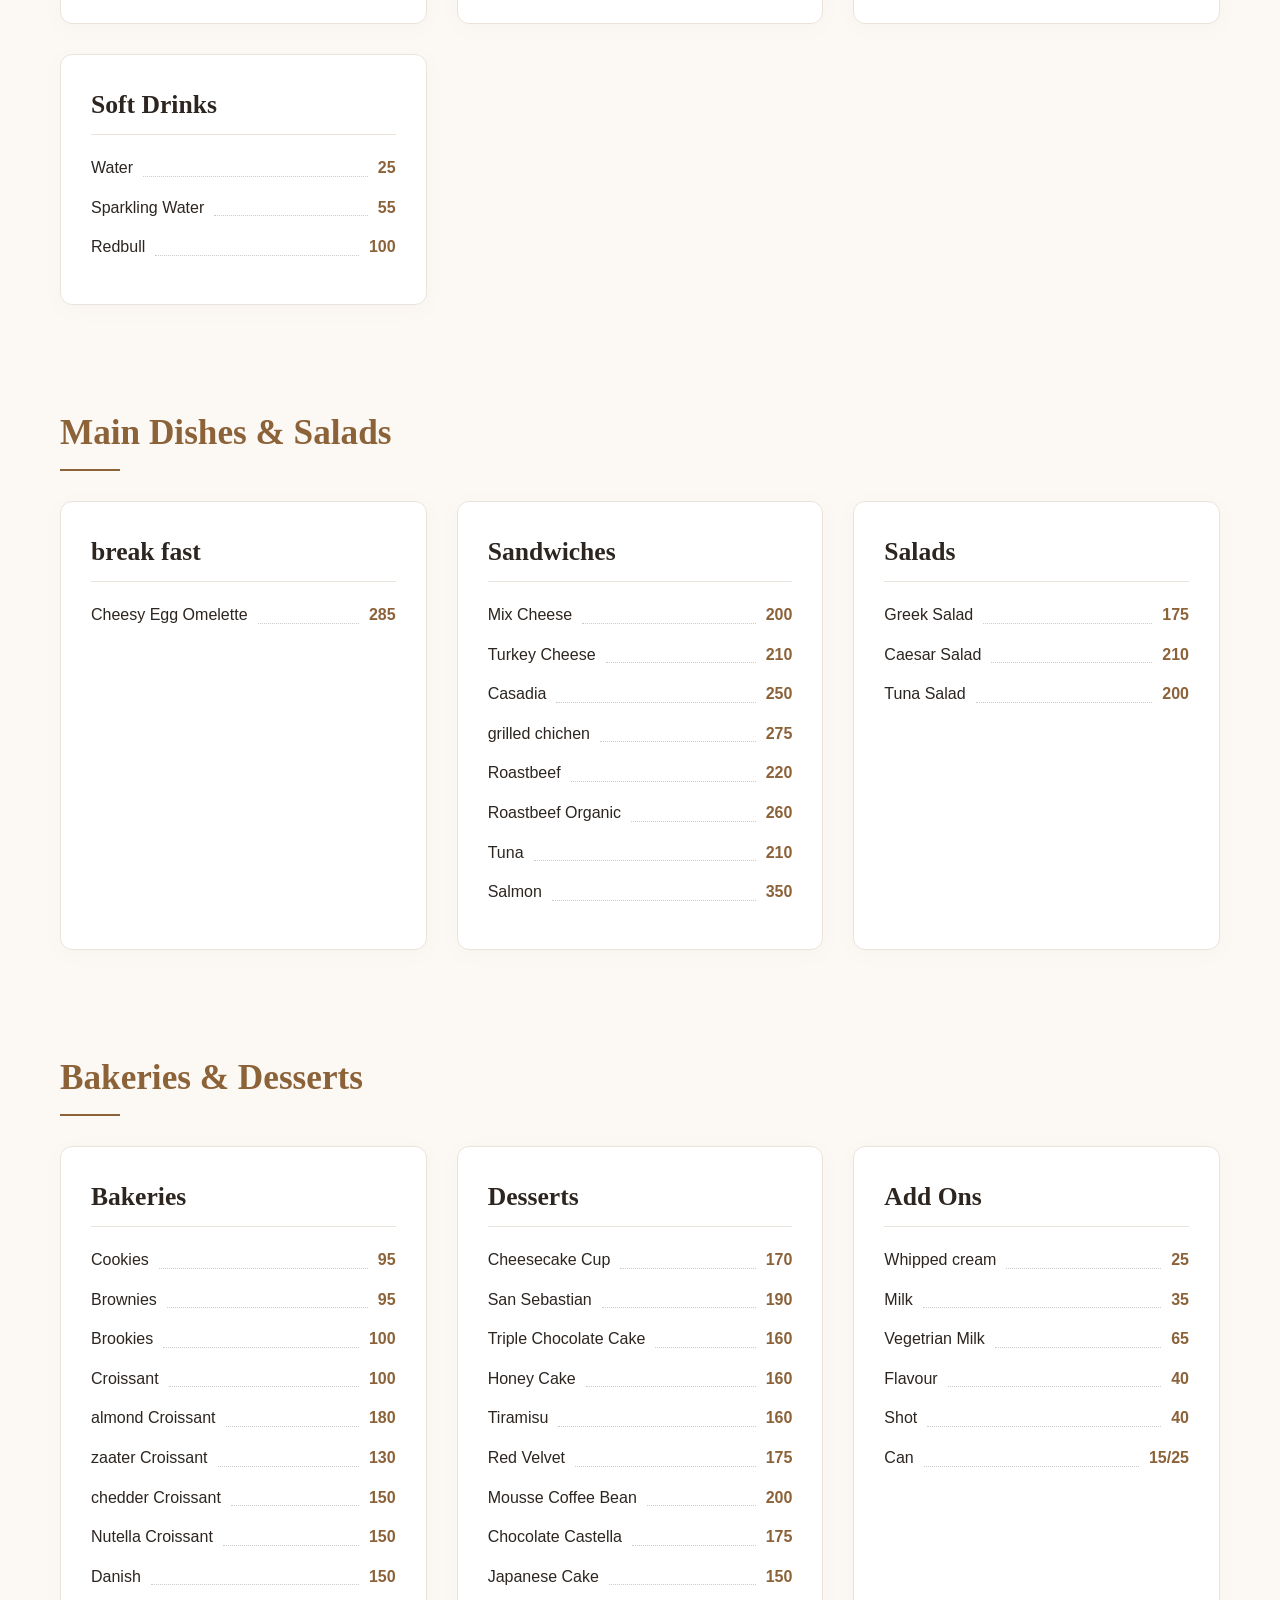
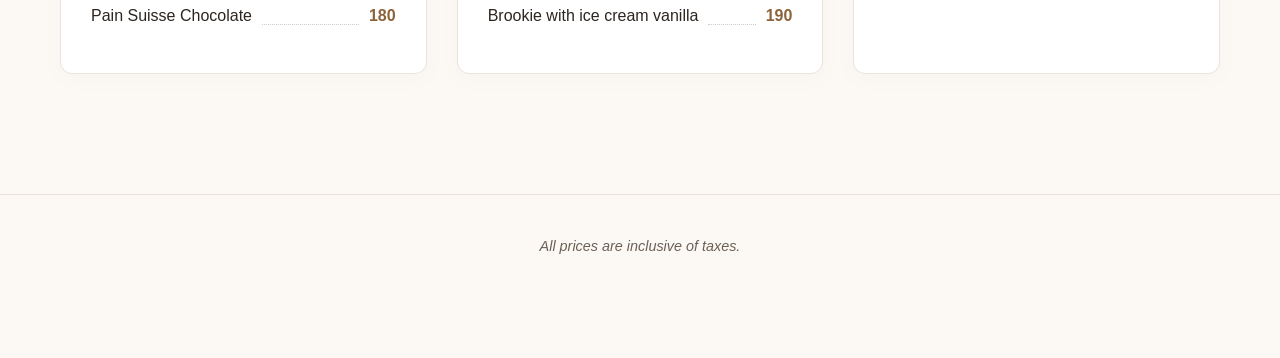
==== commit 34baba90: "Update fmt.Println to print 'Goodbye World'" ====
--- a/index.html
+++ b/index.html
@@ -307,7 +307,7 @@
                         <li><span class="item-name">Whipped cream</span><span class="price">25</span></li>
                         <li><span class="item-name">Milk</span><span class="price">35</span></li>
                         <li><span class="item-name">Vegetrian Milk</span><span class="price">65</span></li>
-                        <li><span class="item-name">Flavour</span><span class="price"40</span></li>
+                        <li><span class="item-name">Flavour</span><span class="price">40</span></li>
                         <li><span class="item-name">Shot</span><span class="price">40</span></li>
                         <li><span class="item-name">Can</span><span class="price">15/25</span></li>
                         
